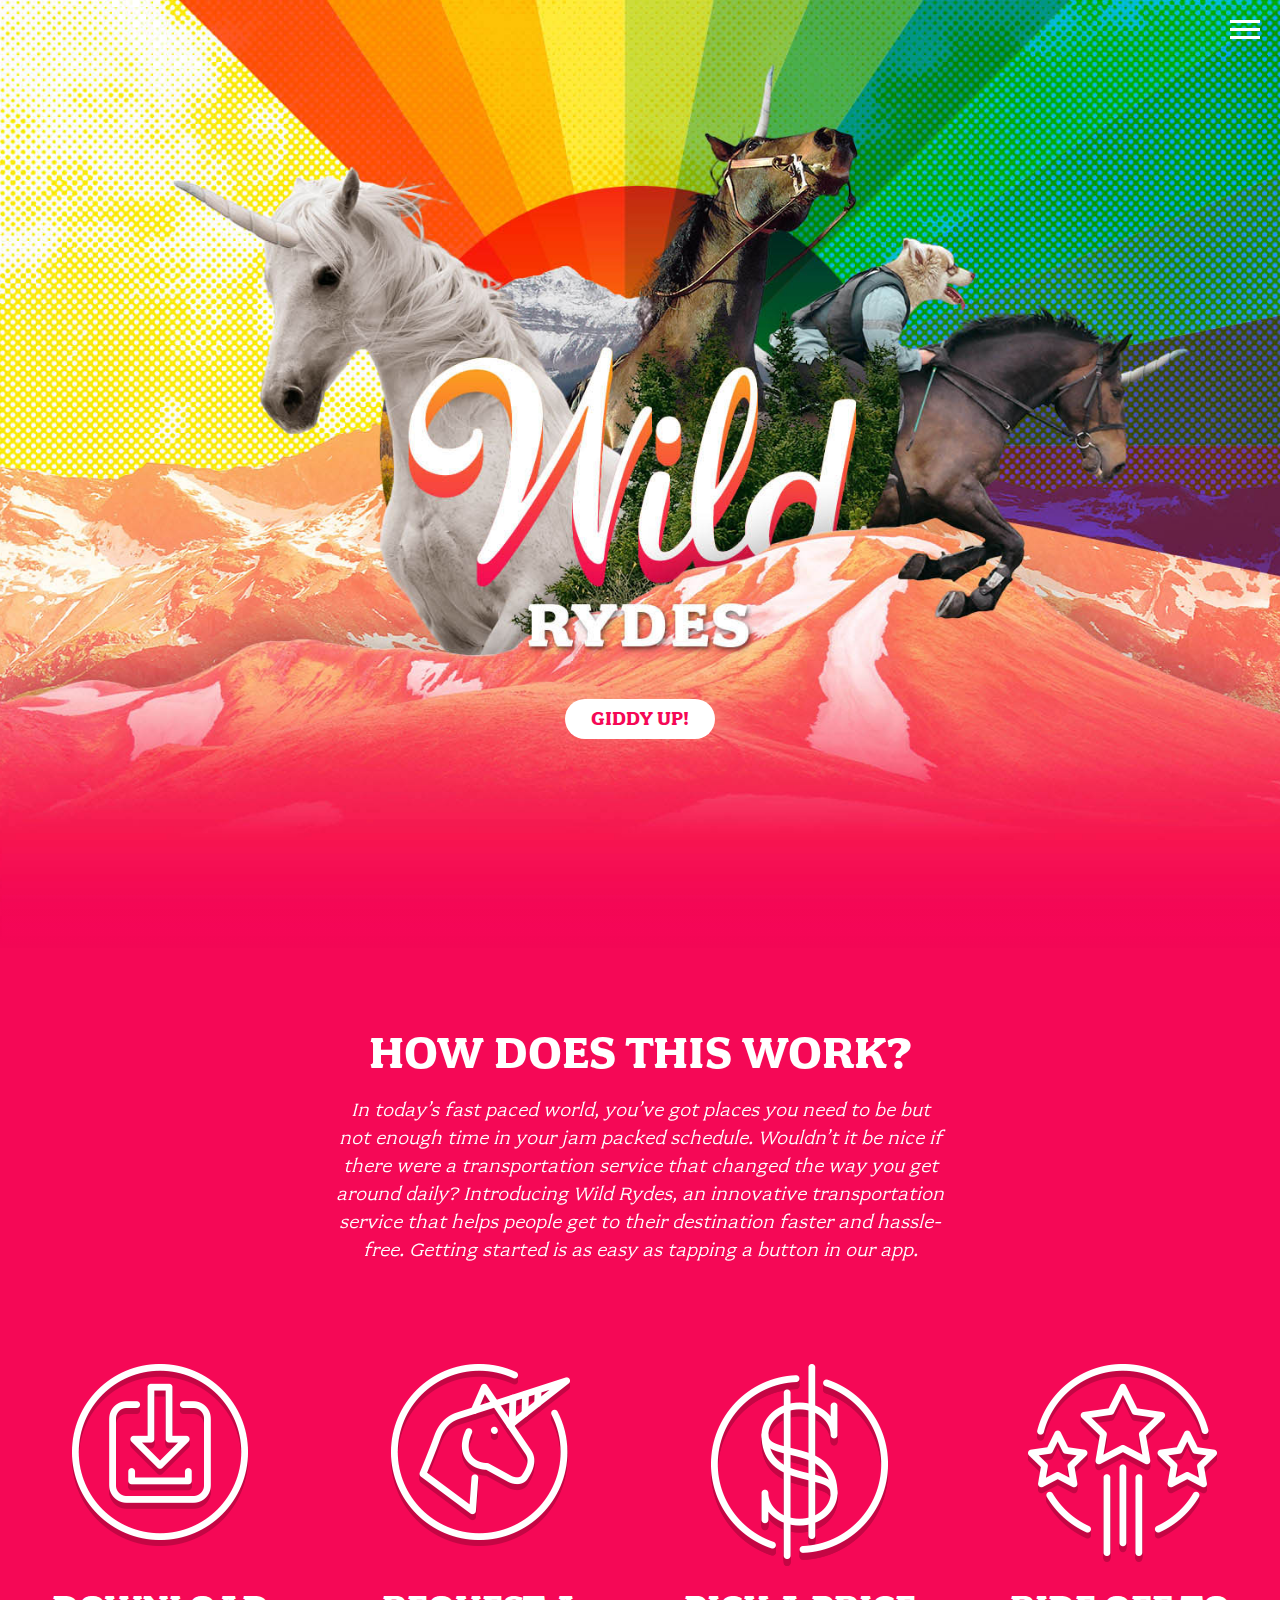
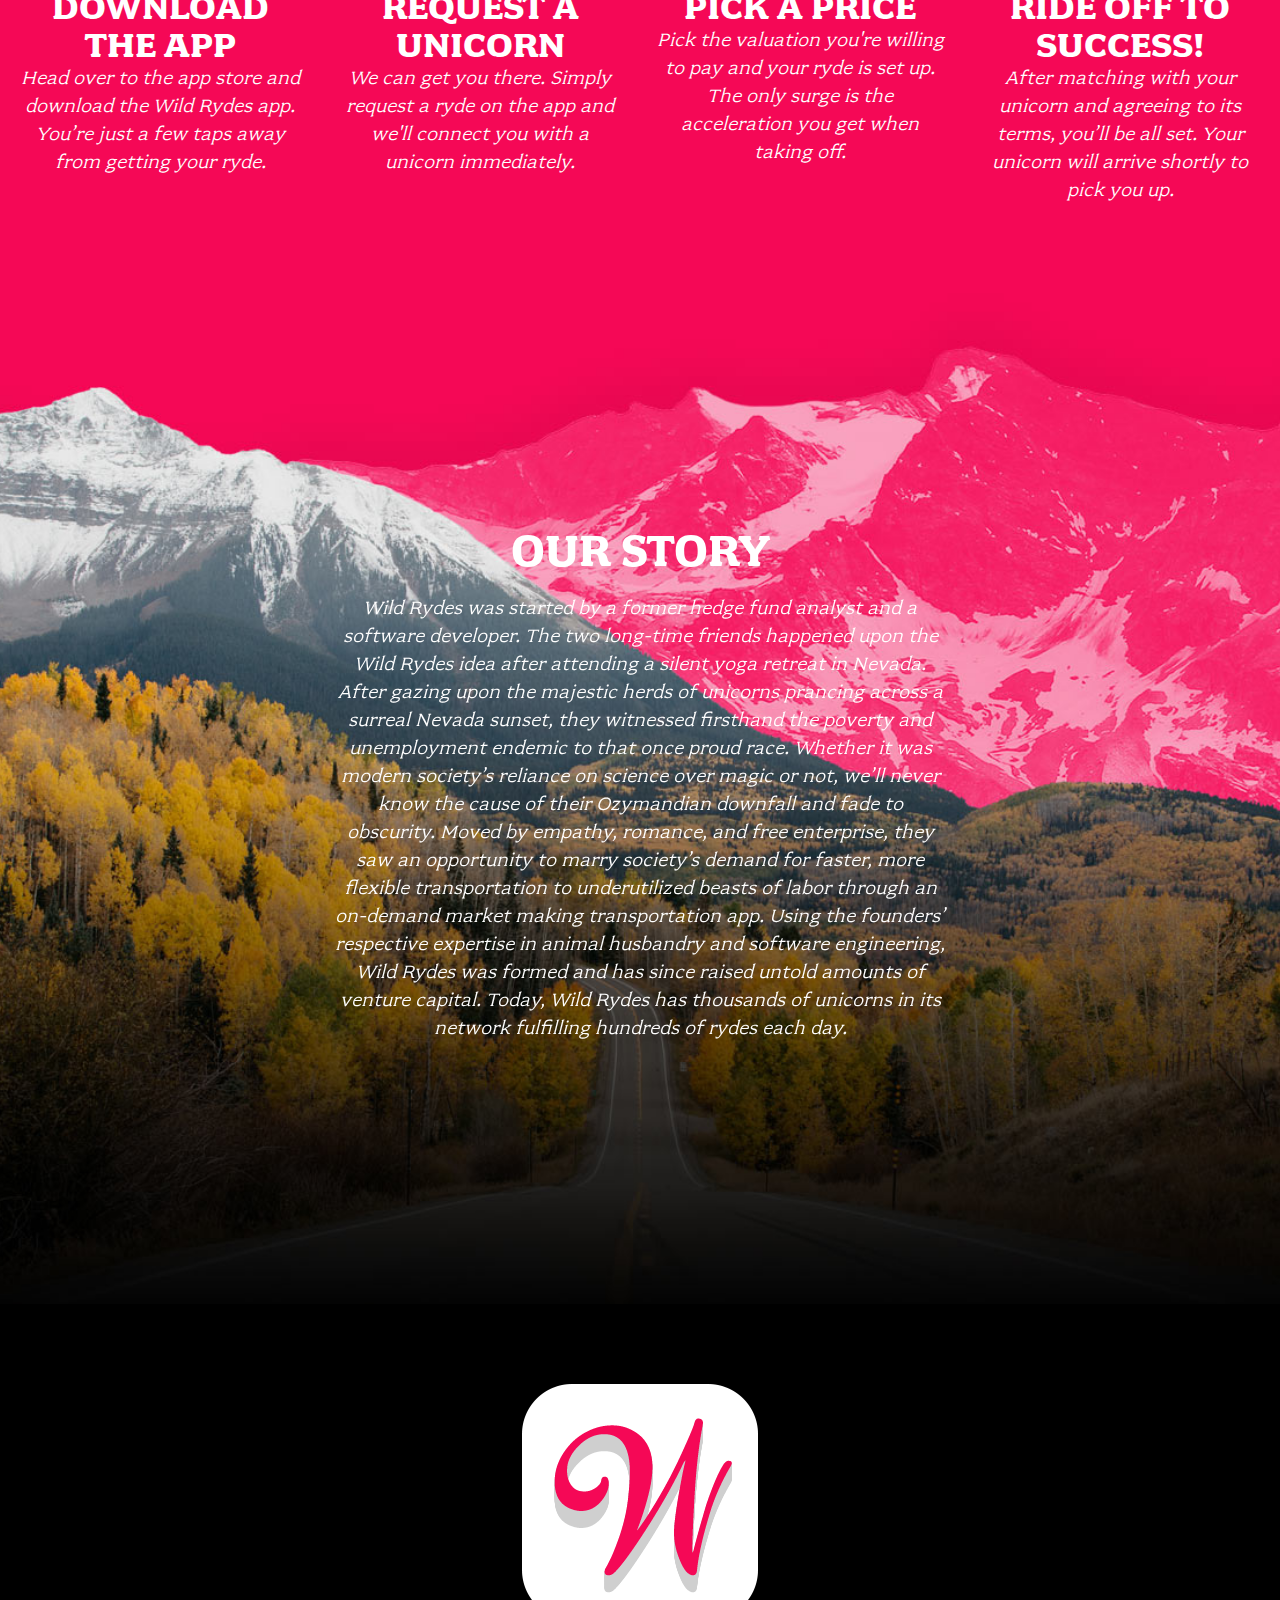
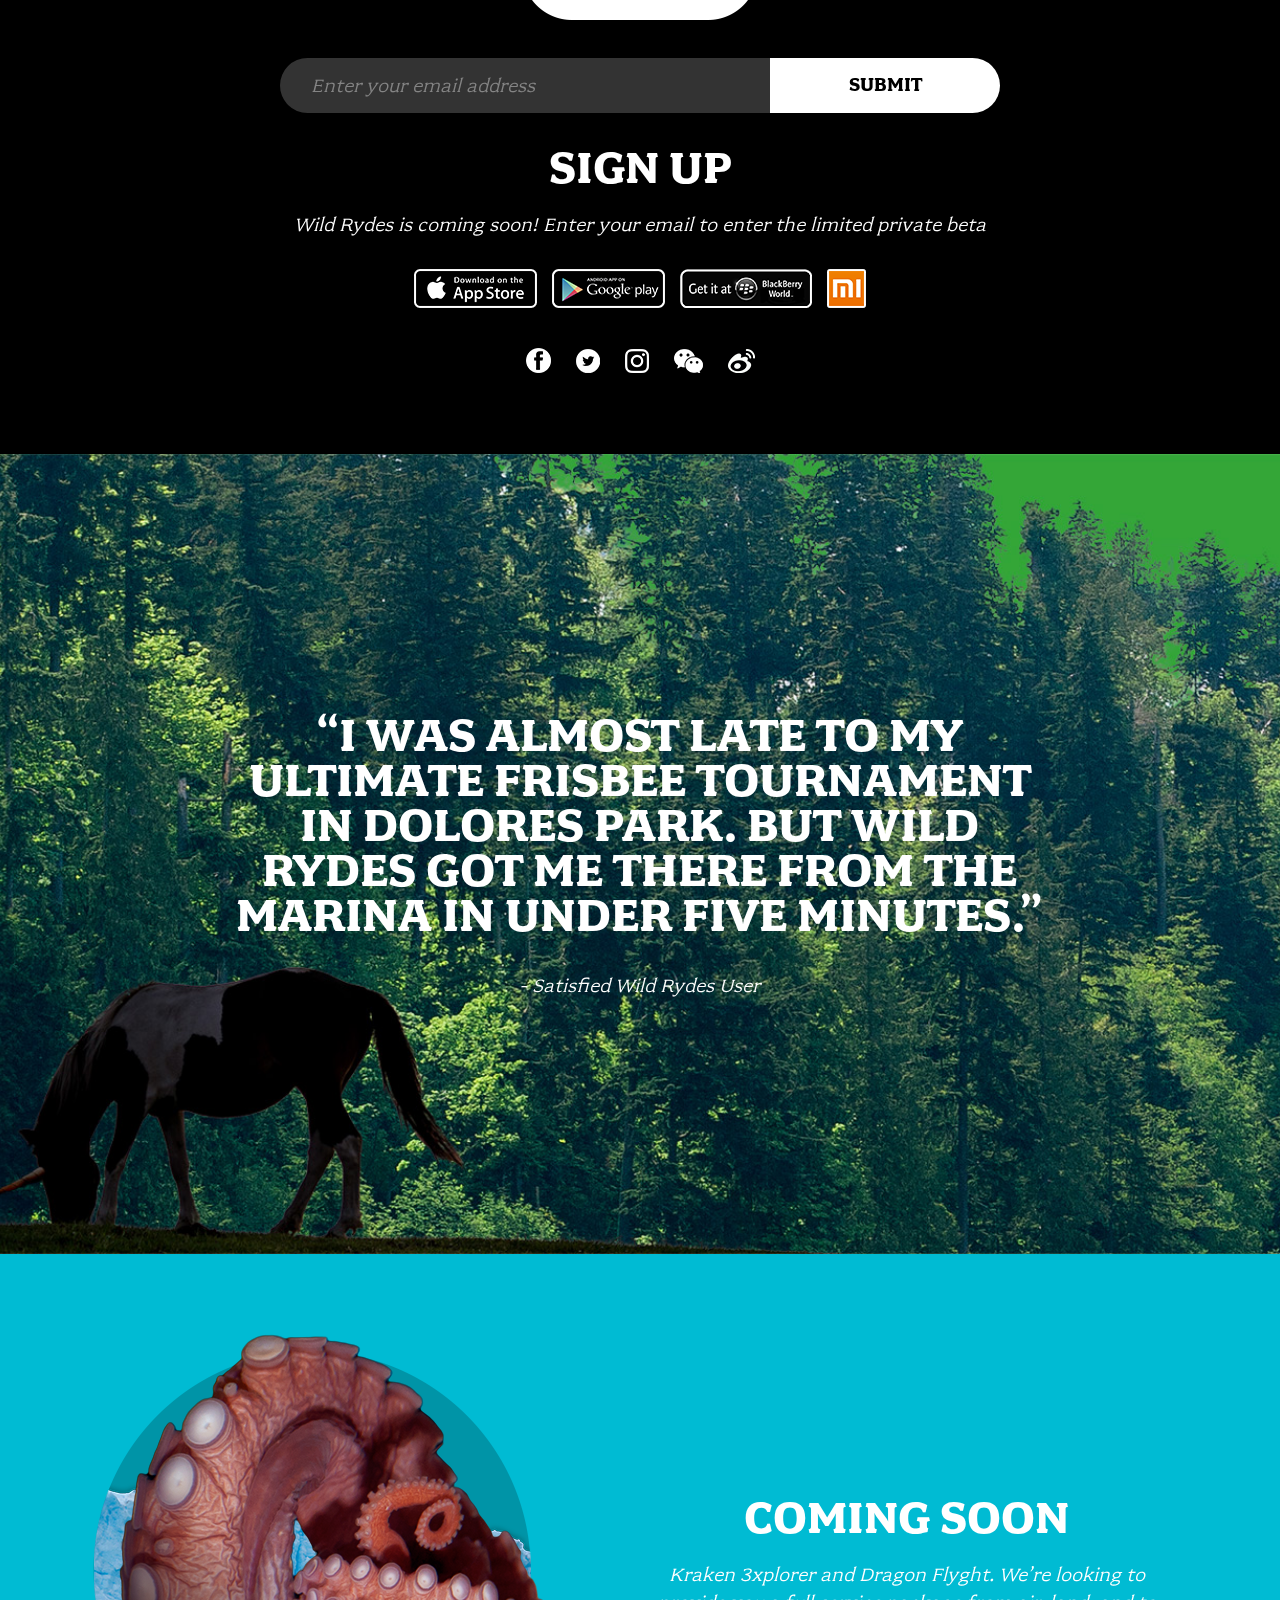
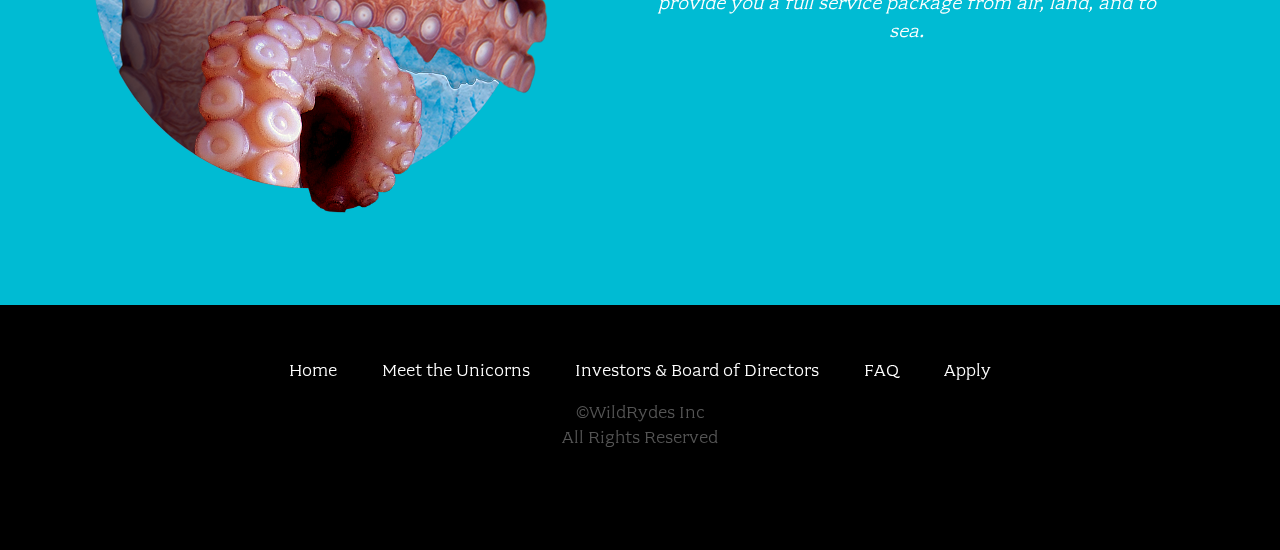
==== index.html @ a2d856a4 "Initial commit" ====
<!doctype html>
<html class="no-js" lang="">
<head>
  <meta charset="utf-8">
  <meta name="description" content="">
  <meta name="viewport" content="width=device-width, initial-scale=1">
  <title>Wild Rydes</title>

  <link rel="stylesheet" href="css/font.css">
  <link rel="stylesheet" href="css/main.css">

  <script src="js/vendor/modernizr.js"></script>
</head>
<body class="page-home">

  <header class="site-header">
    <h1 class="title">Wild Rydes</h1>
    <nav class="site-nav">
      <ul>
        <li><a href="index.html">Home</a></li>
        <li><a href="unicorns.html">Meet the Unicorns</a></li>
        <li><a href="investors.html">Investors &amp; Board of Directors</a></li>
        <li><a href="faq.html">FAQ</a></li>
        <li><a href="apply.html">Apply</a></li>
      </ul>
    </nav>
    <button type="button" class="btn-menu"><span>Menu</span></button>
    <a class="home-button" href="/register.html">Giddy Up!</a>
  </header>

  <section class="home-about">
    <div class="row column large-9 xlarge-6 xxlarge-4">
      <h2 class="section-title">How Does This Work?</h2>
      <p class="content">
        In today’s fast paced world, you’ve got places you need to be but not enough time in your jam packed schedule. Wouldn’t it be nice if there were a transportation service that changed the way you get around daily? Introducing Wild Rydes, an innovative transportation service that helps people get to their destination faster and hassle-free. Getting started is as easy as tapping a button in our app.
      </p>
    </div>

    <div class="row medium-up-2 large-up-4">
      <div class="column">
        <div class="home-about-block">
          <h3 class="title icon-download">Download The App</h3>
          <p class="content">Head over to the app store and download the Wild Rydes app. You’re just a few taps away from getting your ryde.</p>
        </div>
      </div>

      <div class="column">
        <div class="home-about-block">
          <h3 class="title icon-unicorn">Request A Unicorn</h3>
          <p class="content">We can get you there. Simply request a ryde on the app and we'll connect you with a unicorn immediately.</p>
        </div>
      </div>

      <div class="column">
        <div class="home-about-block">
          <h3 class="title icon-price">Pick A Price</h3>
          <p class="content">Pick the valuation you're willing to pay and your ryde is set up. The only surge is the acceleration you get when taking off.</p>
        </div>
      </div>

      <div class="column">
        <div class="home-about-block">
          <h3 class="title icon-success">Ride Off To Success!</h3>
          <p class="content">After matching with your unicorn and agreeing to its terms, you’ll be all set. Your unicorn will arrive shortly to pick you up.</p>
        </div>
      </div>
    </div>
  </section>

  <section class="home-story">
    <div class="row column large-9 xlarge-6 xxlarge-4">
      <h2 class="section-title">Our Story</h2>
      <p class="content">
        Wild Rydes was started by a former hedge fund analyst and a software developer. The two long-time friends happened upon the Wild Rydes idea after attending a silent yoga retreat in Nevada. After gazing upon the majestic herds of unicorns prancing across a surreal Nevada sunset, they witnessed firsthand the poverty and unemployment endemic to that once proud race. Whether it was modern society’s reliance on science over magic or not, we’ll never know the cause of their Ozymandian downfall and fade to obscurity. Moved by empathy, romance, and free enterprise, they saw an opportunity to marry society’s demand for faster, more flexible transportation to underutilized beasts of labor through an on-demand market making transportation app. Using the founders’ respective expertise in animal husbandry and software engineering, Wild Rydes was formed and has since raised untold amounts of venture capital. Today, Wild Rydes has thousands of unicorns in its network fulfilling hundreds of rydes each day.
      </p>
    </div>
  </section>

  <section class="home-sign-up">
    <div class="row column">
      <img class="icon-w" src="images/wr-home-W.png">

      <form onsubmit="javascript:void(0);">
        <input type="email" placeholder="Enter your email address">
        <button type="button">Submit</button>
      </form>

      <h2 class="section-title">Sign Up</h2>

      <p class="content">Wild Rydes is coming soon! Enter your email to enter the limited private beta</p>

      <div class="apps">
        <a class="app-icon" href=""><img src="images/wr-home-apple.png"></a>
        <a class="app-icon" href=""><img src="images/wr-home-google.png"></a>
        <a class="app-icon" href=""><img src="images/wr-home-blackberry.png"></a>
        <a class="app-icon" href=""><img src="images/wr-home-Xiaomi.png"></a>
      </div>

      <div class="social">
        <a class="icon-fb" href="">Facebook</a>
        <a class="icon-tw" href="">Twitter</a>
        <a class="icon-ig" href="">Instagram</a>
        <a class="icon-wc" href="">Wechat</a>
        <a class="icon-wb" href="">Weibo</a>
      </div>
    </div>
  </section>

  <section class="home-quote">
    <div class="row column medium-8 xxlarge-6">
      <div class="quote-wrap">
        <div class="quote">
          “I was almost late to my ultimate frisbee tournament in DOLORES park. BUt Wild Rydes Got me there from the marina in under five minutes.”
        </div>
        <div class="quoter">- Satisfied Wild Rydes User</div>
      </div>
    </div>
  </section>

  <section class="kraken-callout">
    <div class="row">
      <div class="columns medium-6 xxlarge-4 xxlarge-offset-2">
        <img src="images/wr-home-kraken.png">
      </div>

      <div class="columns medium-6 xlarge-5 xxlarge-4">
        <h4 class="title">Coming Soon</h4>
        <p class="content">
          Kraken 3xplorer and Dragon Flyght. We’re looking to provide you a full service package from air, land, and to sea.
        </p>
      </div>
    </div>
  </section>

  <footer class="site-footer">
    <div class="row column">
      <nav class="footer-nav">
        <ul>
          <li><a href="index.html">Home</a></li>
          <li><a href="unicorns.html">Meet the Unicorns</a></li>
          <li><a href="investors.html">Investors & Board of Directors</a></li>
          <li><a href="faq.html">FAQ</a></li>
          <li><a href="apply.html">Apply</a></li>
        </ul>
      </nav>
    </div>

    <div class="row column">
      <div class="footer-legal">
        &copy;WildRydes Inc<br>
        All Rights Reserved
      </div>
    </div>
  </footer>

  <script src="js/vendor.js"></script>

  <script src="js/main.js"></script>
</body>
</html>
---- css/font.css ----
@font-face {
    font-family: "fairplex-wide";
    font-style: normal;
    font-weight: 400;
    src: url("../fonts/fairplex-wide-n4.woff") format("woff2");
}
@font-face {
    font-family: "fairplex-wide";
    font-style: normal;
    font-weight: 700;
    src: url("../fonts/fairplex-wide-n7.woff") format("woff2");
}
---- css/main.css ----
/*! normalize.css v4.2.0 | MIT License | github.com/necolas/normalize.css */html{font-family:sans-serif;line-height:1.15;-ms-text-size-adjust:100%;-webkit-text-size-adjust:100%}body{margin:0}article,aside,footer,header,nav,section{display:block}h1{font-size:2em;margin:.67em 0}figcaption,figure,main{display:block}figure{margin:1em 40px}hr{box-sizing:content-box;height:0;overflow:visible}pre{font-family:monospace,monospace;font-size:1em}a{background-color:transparent;-webkit-text-decoration-skip:objects}a:active,a:hover{outline-width:0}abbr[title]{border-bottom:none;text-decoration:underline;text-decoration:underline dotted}b,strong{font-weight:inherit;font-weight:bolder}code,kbd,samp{font-family:monospace,monospace;font-size:1em}dfn{font-style:italic}mark{background-color:#ff0;color:#000}small{font-size:80%}sub,sup{font-size:75%;line-height:0;position:relative;vertical-align:baseline}sub{bottom:-.25em}sup{top:-.5em}audio,video{display:inline-block}audio:not([controls]){display:none;height:0}img{border-style:none}svg:not(:root){overflow:hidden}button,input,optgroup,select,textarea{font:inherit;margin:0}optgroup{font-weight:700}button,input{overflow:visible}button,select{text-transform:none}[type=reset],[type=submit],button,html [type=button]{-webkit-appearance:button;cursor:pointer}[type=button]::-moz-focus-inner,[type=reset]::-moz-focus-inner,[type=submit]::-moz-focus-inner,button::-moz-focus-inner{border-style:none;padding:0}[type=button]:-moz-focusring,[type=reset]:-moz-focusring,[type=submit]:-moz-focusring,button:-moz-focusring{outline:1px dotted ButtonText}fieldset{border:1px solid silver;margin:0 2px;padding:.35em .625em .75em}legend{box-sizing:border-box;color:inherit;display:table;max-width:100%;padding:0;white-space:normal}progress{display:inline-block;vertical-align:baseline}textarea{overflow:auto}[type=checkbox],[type=radio]{box-sizing:border-box;padding:0}[type=number]::-webkit-inner-spin-button,[type=number]::-webkit-outer-spin-button{height:auto}[type=search]{-webkit-appearance:textfield;outline-offset:-2px}[type=search]::-webkit-search-cancel-button,[type=search]::-webkit-search-decoration{-webkit-appearance:none}::-webkit-file-upload-button{-webkit-appearance:button;font:inherit}details,menu{display:block}summary{display:list-item}canvas{display:inline-block}[hidden],template{display:none}.row{max-width:96.875rem;margin-left:auto;margin-right:auto}.row:after,.row:before{content:' ';display:table}.row:after{clear:both}.row.collapse>.column,.row.collapse>.columns{padding-left:0;padding-right:0}.row .row{max-width:none;margin-left:-.625rem;margin-right:-.625rem}@media screen and (min-width:40em){.row .row{margin-left:-.9375rem;margin-right:-.9375rem}}.row .row.collapse{margin-left:0;margin-right:0}.row.expanded{max-width:none}.row.expanded .row{margin-left:auto;margin-right:auto}.column,.columns{width:100%;float:left;padding-left:.625rem;padding-right:.625rem}@media screen and (min-width:40em){.column,.columns{padding-left:.9375rem;padding-right:.9375rem}}.column:last-child:not(:first-child),.columns:last-child:not(:first-child){float:right}.column.end:last-child:last-child,.end.columns:last-child:last-child{float:left}.column.row.row,.row.row.columns{float:none}.row .column.row.row,.row .row.row.columns{padding-left:0;padding-right:0;margin-left:0;margin-right:0}.small-1{width:8.3333333333%}.small-push-1{position:relative;left:8.3333333333%}.small-pull-1{position:relative;left:-8.3333333333%}.small-offset-0{margin-left:0}.small-2{width:16.6666666667%}.small-push-2{position:relative;left:16.6666666667%}.small-pull-2{position:relative;left:-16.6666666667%}.small-offset-1{margin-left:8.3333333333%}.small-3{width:25%}.small-push-3{position:relative;left:25%}.small-pull-3{position:relative;left:-25%}.small-offset-2{margin-left:16.6666666667%}.small-4{width:33.3333333333%}.small-push-4{position:relative;left:33.3333333333%}.small-pull-4{position:relative;left:-33.3333333333%}.small-offset-3{margin-left:25%}.small-5{width:41.6666666667%}.small-push-5{position:relative;left:41.6666666667%}.small-pull-5{position:relative;left:-41.6666666667%}.small-offset-4{margin-left:33.3333333333%}.small-6{width:50%}.small-push-6{position:relative;left:50%}.small-pull-6{position:relative;left:-50%}.small-offset-5{margin-left:41.6666666667%}.small-7{width:58.3333333333%}.small-push-7{position:relative;left:58.3333333333%}.small-pull-7{position:relative;left:-58.3333333333%}.small-offset-6{margin-left:50%}.small-8{width:66.6666666667%}.small-push-8{position:relative;left:66.6666666667%}.small-pull-8{position:relative;left:-66.6666666667%}.small-offset-7{margin-left:58.3333333333%}.small-9{width:75%}.small-push-9{position:relative;left:75%}.small-pull-9{position:relative;left:-75%}.small-offset-8{margin-left:66.6666666667%}.small-10{width:83.3333333333%}.small-push-10{position:relative;left:83.3333333333%}.small-pull-10{position:relative;left:-83.3333333333%}.small-offset-9{margin-left:75%}.small-11{width:91.6666666667%}.small-push-11{position:relative;left:91.6666666667%}.small-pull-11{position:relative;left:-91.6666666667%}.small-offset-10{margin-left:83.3333333333%}.small-12{width:100%}.small-offset-11{margin-left:91.6666666667%}.small-up-1>.column,.small-up-1>.columns{width:100%;float:left}.small-up-1>.column:nth-of-type(1n),.small-up-1>.columns:nth-of-type(1n){clear:none}.small-up-1>.column:nth-of-type(1n+1),.small-up-1>.columns:nth-of-type(1n+1){clear:both}.small-up-1>.column:last-child,.small-up-1>.columns:last-child{float:left}.small-up-2>.column,.small-up-2>.columns{width:50%;float:left}.small-up-2>.column:nth-of-type(1n),.small-up-2>.columns:nth-of-type(1n){clear:none}.small-up-2>.column:nth-of-type(2n+1),.small-up-2>.columns:nth-of-type(2n+1){clear:both}.small-up-2>.column:last-child,.small-up-2>.columns:last-child{float:left}.small-up-3>.column,.small-up-3>.columns{width:33.3333333333%;float:left}.small-up-3>.column:nth-of-type(1n),.small-up-3>.columns:nth-of-type(1n){clear:none}.small-up-3>.column:nth-of-type(3n+1),.small-up-3>.columns:nth-of-type(3n+1){clear:both}.small-up-3>.column:last-child,.small-up-3>.columns:last-child{float:left}.small-up-4>.column,.small-up-4>.columns{width:25%;float:left}.small-up-4>.column:nth-of-type(1n),.small-up-4>.columns:nth-of-type(1n){clear:none}.small-up-4>.column:nth-of-type(4n+1),.small-up-4>.columns:nth-of-type(4n+1){clear:both}.small-up-4>.column:last-child,.small-up-4>.columns:last-child{float:left}.small-up-5>.column,.small-up-5>.columns{width:20%;float:left}.small-up-5>.column:nth-of-type(1n),.small-up-5>.columns:nth-of-type(1n){clear:none}.small-up-5>.column:nth-of-type(5n+1),.small-up-5>.columns:nth-of-type(5n+1){clear:both}.small-up-5>.column:last-child,.small-up-5>.columns:last-child{float:left}.small-up-6>.column,.small-up-6>.columns{width:16.6666666667%;float:left}.small-up-6>.column:nth-of-type(1n),.small-up-6>.columns:nth-of-type(1n){clear:none}.small-up-6>.column:nth-of-type(6n+1),.small-up-6>.columns:nth-of-type(6n+1){clear:both}.small-up-6>.column:last-child,.small-up-6>.columns:last-child{float:left}.small-up-7>.column,.small-up-7>.columns{width:14.2857142857%;float:left}.small-up-7>.column:nth-of-type(1n),.small-up-7>.columns:nth-of-type(1n){clear:none}.small-up-7>.column:nth-of-type(7n+1),.small-up-7>.columns:nth-of-type(7n+1){clear:both}.small-up-7>.column:last-child,.small-up-7>.columns:last-child{float:left}.small-up-8>.column,.small-up-8>.columns{width:12.5%;float:left}.small-up-8>.column:nth-of-type(1n),.small-up-8>.columns:nth-of-type(1n){clear:none}.small-up-8>.column:nth-of-type(8n+1),.small-up-8>.columns:nth-of-type(8n+1){clear:both}.small-up-8>.column:last-child,.small-up-8>.columns:last-child{float:left}.small-collapse>.column,.small-collapse>.columns{padding-left:0;padding-right:0}.expanded.row .small-collapse.row,.small-collapse .row{margin-left:0;margin-right:0}.small-uncollapse>.column,.small-uncollapse>.columns{padding-left:.625rem;padding-right:.625rem}.small-centered{float:none;margin-left:auto;margin-right:auto}.small-pull-0,.small-push-0,.small-uncentered{position:static;margin-left:0;margin-right:0;float:left}@media screen and (min-width:40em){.medium-1{width:8.3333333333%}.medium-push-1{position:relative;left:8.3333333333%}.medium-pull-1{position:relative;left:-8.3333333333%}.medium-offset-0{margin-left:0}.medium-2{width:16.6666666667%}.medium-push-2{position:relative;left:16.6666666667%}.medium-pull-2{position:relative;left:-16.6666666667%}.medium-offset-1{margin-left:8.3333333333%}.medium-3{width:25%}.medium-push-3{position:relative;left:25%}.medium-pull-3{position:relative;left:-25%}.medium-offset-2{margin-left:16.6666666667%}.medium-4{width:33.3333333333%}.medium-push-4{position:relative;left:33.3333333333%}.medium-pull-4{position:relative;left:-33.3333333333%}.medium-offset-3{margin-left:25%}.medium-5{width:41.6666666667%}.medium-push-5{position:relative;left:41.6666666667%}.medium-pull-5{position:relative;left:-41.6666666667%}.medium-offset-4{margin-left:33.3333333333%}.medium-6{width:50%}.medium-push-6{position:relative;left:50%}.medium-pull-6{position:relative;left:-50%}.medium-offset-5{margin-left:41.6666666667%}.medium-7{width:58.3333333333%}.medium-push-7{position:relative;left:58.3333333333%}.medium-pull-7{position:relative;left:-58.3333333333%}.medium-offset-6{margin-left:50%}.medium-8{width:66.6666666667%}.medium-push-8{position:relative;left:66.6666666667%}.medium-pull-8{position:relative;left:-66.6666666667%}.medium-offset-7{margin-left:58.3333333333%}.medium-9{width:75%}.medium-push-9{position:relative;left:75%}.medium-pull-9{position:relative;left:-75%}.medium-offset-8{margin-left:66.6666666667%}.medium-10{width:83.3333333333%}.medium-push-10{position:relative;left:83.3333333333%}.medium-pull-10{position:relative;left:-83.3333333333%}.medium-offset-9{margin-left:75%}.medium-11{width:91.6666666667%}.medium-push-11{position:relative;left:91.6666666667%}.medium-pull-11{position:relative;left:-91.6666666667%}.medium-offset-10{margin-left:83.3333333333%}.medium-12{width:100%}.medium-offset-11{margin-left:91.6666666667%}.medium-up-1>.column,.medium-up-1>.columns{width:100%;float:left}.medium-up-1>.column:nth-of-type(1n),.medium-up-1>.columns:nth-of-type(1n){clear:none}.medium-up-1>.column:nth-of-type(1n+1),.medium-up-1>.columns:nth-of-type(1n+1){clear:both}.medium-up-1>.column:last-child,.medium-up-1>.columns:last-child{float:left}.medium-up-2>.column,.medium-up-2>.columns{width:50%;float:left}.medium-up-2>.column:nth-of-type(1n),.medium-up-2>.columns:nth-of-type(1n){clear:none}.medium-up-2>.column:nth-of-type(2n+1),.medium-up-2>.columns:nth-of-type(2n+1){clear:both}.medium-up-2>.column:last-child,.medium-up-2>.columns:last-child{float:left}.medium-up-3>.column,.medium-up-3>.columns{width:33.3333333333%;float:left}.medium-up-3>.column:nth-of-type(1n),.medium-up-3>.columns:nth-of-type(1n){clear:none}.medium-up-3>.column:nth-of-type(3n+1),.medium-up-3>.columns:nth-of-type(3n+1){clear:both}.medium-up-3>.column:last-child,.medium-up-3>.columns:last-child{float:left}.medium-up-4>.column,.medium-up-4>.columns{width:25%;float:left}.medium-up-4>.column:nth-of-type(1n),.medium-up-4>.columns:nth-of-type(1n){clear:none}.medium-up-4>.column:nth-of-type(4n+1),.medium-up-4>.columns:nth-of-type(4n+1){clear:both}.medium-up-4>.column:last-child,.medium-up-4>.columns:last-child{float:left}.medium-up-5>.column,.medium-up-5>.columns{width:20%;float:left}.medium-up-5>.column:nth-of-type(1n),.medium-up-5>.columns:nth-of-type(1n){clear:none}.medium-up-5>.column:nth-of-type(5n+1),.medium-up-5>.columns:nth-of-type(5n+1){clear:both}.medium-up-5>.column:last-child,.medium-up-5>.columns:last-child{float:left}.medium-up-6>.column,.medium-up-6>.columns{width:16.6666666667%;float:left}.medium-up-6>.column:nth-of-type(1n),.medium-up-6>.columns:nth-of-type(1n){clear:none}.medium-up-6>.column:nth-of-type(6n+1),.medium-up-6>.columns:nth-of-type(6n+1){clear:both}.medium-up-6>.column:last-child,.medium-up-6>.columns:last-child{float:left}.medium-up-7>.column,.medium-up-7>.columns{width:14.2857142857%;float:left}.medium-up-7>.column:nth-of-type(1n),.medium-up-7>.columns:nth-of-type(1n){clear:none}.medium-up-7>.column:nth-of-type(7n+1),.medium-up-7>.columns:nth-of-type(7n+1){clear:both}.medium-up-7>.column:last-child,.medium-up-7>.columns:last-child{float:left}.medium-up-8>.column,.medium-up-8>.columns{width:12.5%;float:left}.medium-up-8>.column:nth-of-type(1n),.medium-up-8>.columns:nth-of-type(1n){clear:none}.medium-up-8>.column:nth-of-type(8n+1),.medium-up-8>.columns:nth-of-type(8n+1){clear:both}.medium-up-8>.column:last-child,.medium-up-8>.columns:last-child{float:left}.medium-collapse>.column,.medium-collapse>.columns{padding-left:0;padding-right:0}.expanded.row .medium-collapse.row,.medium-collapse .row{margin-left:0;margin-right:0}.medium-uncollapse>.column,.medium-uncollapse>.columns{padding-left:.9375rem;padding-right:.9375rem}.medium-centered{float:none;margin-left:auto;margin-right:auto}.medium-pull-0,.medium-push-0,.medium-uncentered{position:static;margin-left:0;margin-right:0;float:left}}@media screen and (min-width:64em){.large-1{width:8.3333333333%}.large-push-1{position:relative;left:8.3333333333%}.large-pull-1{position:relative;left:-8.3333333333%}.large-offset-0{margin-left:0}.large-2{width:16.6666666667%}.large-push-2{position:relative;left:16.6666666667%}.large-pull-2{position:relative;left:-16.6666666667%}.large-offset-1{margin-left:8.3333333333%}.large-3{width:25%}.large-push-3{position:relative;left:25%}.large-pull-3{position:relative;left:-25%}.large-offset-2{margin-left:16.6666666667%}.large-4{width:33.3333333333%}.large-push-4{position:relative;left:33.3333333333%}.large-pull-4{position:relative;left:-33.3333333333%}.large-offset-3{margin-left:25%}.large-5{width:41.6666666667%}.large-push-5{position:relative;left:41.6666666667%}.large-pull-5{position:relative;left:-41.6666666667%}.large-offset-4{margin-left:33.3333333333%}.large-6{width:50%}.large-push-6{position:relative;left:50%}.large-pull-6{position:relative;left:-50%}.large-offset-5{margin-left:41.6666666667%}.large-7{width:58.3333333333%}.large-push-7{position:relative;left:58.3333333333%}.large-pull-7{position:relative;left:-58.3333333333%}.large-offset-6{margin-left:50%}.large-8{width:66.6666666667%}.large-push-8{position:relative;left:66.6666666667%}.large-pull-8{position:relative;left:-66.6666666667%}.large-offset-7{margin-left:58.3333333333%}.large-9{width:75%}.large-push-9{position:relative;left:75%}.large-pull-9{position:relative;left:-75%}.large-offset-8{margin-left:66.6666666667%}.large-10{width:83.3333333333%}.large-push-10{position:relative;left:83.3333333333%}.large-pull-10{position:relative;left:-83.3333333333%}.large-offset-9{margin-left:75%}.large-11{width:91.6666666667%}.large-push-11{position:relative;left:91.6666666667%}.large-pull-11{position:relative;left:-91.6666666667%}.large-offset-10{margin-left:83.3333333333%}.large-12{width:100%}.large-offset-11{margin-left:91.6666666667%}.large-up-1>.column,.large-up-1>.columns{width:100%;float:left}.large-up-1>.column:nth-of-type(1n),.large-up-1>.columns:nth-of-type(1n){clear:none}.large-up-1>.column:nth-of-type(1n+1),.large-up-1>.columns:nth-of-type(1n+1){clear:both}.large-up-1>.column:last-child,.large-up-1>.columns:last-child{float:left}.large-up-2>.column,.large-up-2>.columns{width:50%;float:left}.large-up-2>.column:nth-of-type(1n),.large-up-2>.columns:nth-of-type(1n){clear:none}.large-up-2>.column:nth-of-type(2n+1),.large-up-2>.columns:nth-of-type(2n+1){clear:both}.large-up-2>.column:last-child,.large-up-2>.columns:last-child{float:left}.large-up-3>.column,.large-up-3>.columns{width:33.3333333333%;float:left}.large-up-3>.column:nth-of-type(1n),.large-up-3>.columns:nth-of-type(1n){clear:none}.large-up-3>.column:nth-of-type(3n+1),.large-up-3>.columns:nth-of-type(3n+1){clear:both}.large-up-3>.column:last-child,.large-up-3>.columns:last-child{float:left}.large-up-4>.column,.large-up-4>.columns{width:25%;float:left}.large-up-4>.column:nth-of-type(1n),.large-up-4>.columns:nth-of-type(1n){clear:none}.large-up-4>.column:nth-of-type(4n+1),.large-up-4>.columns:nth-of-type(4n+1){clear:both}.large-up-4>.column:last-child,.large-up-4>.columns:last-child{float:left}.large-up-5>.column,.large-up-5>.columns{width:20%;float:left}.large-up-5>.column:nth-of-type(1n),.large-up-5>.columns:nth-of-type(1n){clear:none}.large-up-5>.column:nth-of-type(5n+1),.large-up-5>.columns:nth-of-type(5n+1){clear:both}.large-up-5>.column:last-child,.large-up-5>.columns:last-child{float:left}.large-up-6>.column,.large-up-6>.columns{width:16.6666666667%;float:left}.large-up-6>.column:nth-of-type(1n),.large-up-6>.columns:nth-of-type(1n){clear:none}.large-up-6>.column:nth-of-type(6n+1),.large-up-6>.columns:nth-of-type(6n+1){clear:both}.large-up-6>.column:last-child,.large-up-6>.columns:last-child{float:left}.large-up-7>.column,.large-up-7>.columns{width:14.2857142857%;float:left}.large-up-7>.column:nth-of-type(1n),.large-up-7>.columns:nth-of-type(1n){clear:none}.large-up-7>.column:nth-of-type(7n+1),.large-up-7>.columns:nth-of-type(7n+1){clear:both}.large-up-7>.column:last-child,.large-up-7>.columns:last-child{float:left}.large-up-8>.column,.large-up-8>.columns{width:12.5%;float:left}.large-up-8>.column:nth-of-type(1n),.large-up-8>.columns:nth-of-type(1n){clear:none}.large-up-8>.column:nth-of-type(8n+1),.large-up-8>.columns:nth-of-type(8n+1){clear:both}.large-up-8>.column:last-child,.large-up-8>.columns:last-child{float:left}.large-collapse>.column,.large-collapse>.columns{padding-left:0;padding-right:0}.expanded.row .large-collapse.row,.large-collapse .row{margin-left:0;margin-right:0}.large-uncollapse>.column,.large-uncollapse>.columns{padding-left:.9375rem;padding-right:.9375rem}.large-centered{float:none;margin-left:auto;margin-right:auto}.large-pull-0,.large-push-0,.large-uncentered{position:static;margin-left:0;margin-right:0;float:left}}@media screen and (min-width:75em){.xlarge-1{width:8.3333333333%}.xlarge-push-1{position:relative;left:8.3333333333%}.xlarge-pull-1{position:relative;left:-8.3333333333%}.xlarge-offset-0{margin-left:0}.xlarge-2{width:16.6666666667%}.xlarge-push-2{position:relative;left:16.6666666667%}.xlarge-pull-2{position:relative;left:-16.6666666667%}.xlarge-offset-1{margin-left:8.3333333333%}.xlarge-3{width:25%}.xlarge-push-3{position:relative;left:25%}.xlarge-pull-3{position:relative;left:-25%}.xlarge-offset-2{margin-left:16.6666666667%}.xlarge-4{width:33.3333333333%}.xlarge-push-4{position:relative;left:33.3333333333%}.xlarge-pull-4{position:relative;left:-33.3333333333%}.xlarge-offset-3{margin-left:25%}.xlarge-5{width:41.6666666667%}.xlarge-push-5{position:relative;left:41.6666666667%}.xlarge-pull-5{position:relative;left:-41.6666666667%}.xlarge-offset-4{margin-left:33.3333333333%}.xlarge-6{width:50%}.xlarge-push-6{position:relative;left:50%}.xlarge-pull-6{position:relative;left:-50%}.xlarge-offset-5{margin-left:41.6666666667%}.xlarge-7{width:58.3333333333%}.xlarge-push-7{position:relative;left:58.3333333333%}.xlarge-pull-7{position:relative;left:-58.3333333333%}.xlarge-offset-6{margin-left:50%}.xlarge-8{width:66.6666666667%}.xlarge-push-8{position:relative;left:66.6666666667%}.xlarge-pull-8{position:relative;left:-66.6666666667%}.xlarge-offset-7{margin-left:58.3333333333%}.xlarge-9{width:75%}.xlarge-push-9{position:relative;left:75%}.xlarge-pull-9{position:relative;left:-75%}.xlarge-offset-8{margin-left:66.6666666667%}.xlarge-10{width:83.3333333333%}.xlarge-push-10{position:relative;left:83.3333333333%}.xlarge-pull-10{position:relative;left:-83.3333333333%}.xlarge-offset-9{margin-left:75%}.xlarge-11{width:91.6666666667%}.xlarge-push-11{position:relative;left:91.6666666667%}.xlarge-pull-11{position:relative;left:-91.6666666667%}.xlarge-offset-10{margin-left:83.3333333333%}.xlarge-12{width:100%}.xlarge-offset-11{margin-left:91.6666666667%}.xlarge-up-1>.column,.xlarge-up-1>.columns{width:100%;float:left}.xlarge-up-1>.column:nth-of-type(1n),.xlarge-up-1>.columns:nth-of-type(1n){clear:none}.xlarge-up-1>.column:nth-of-type(1n+1),.xlarge-up-1>.columns:nth-of-type(1n+1){clear:both}.xlarge-up-1>.column:last-child,.xlarge-up-1>.columns:last-child{float:left}.xlarge-up-2>.column,.xlarge-up-2>.columns{width:50%;float:left}.xlarge-up-2>.column:nth-of-type(1n),.xlarge-up-2>.columns:nth-of-type(1n){clear:none}.xlarge-up-2>.column:nth-of-type(2n+1),.xlarge-up-2>.columns:nth-of-type(2n+1){clear:both}.xlarge-up-2>.column:last-child,.xlarge-up-2>.columns:last-child{float:left}.xlarge-up-3>.column,.xlarge-up-3>.columns{width:33.3333333333%;float:left}.xlarge-up-3>.column:nth-of-type(1n),.xlarge-up-3>.columns:nth-of-type(1n){clear:none}.xlarge-up-3>.column:nth-of-type(3n+1),.xlarge-up-3>.columns:nth-of-type(3n+1){clear:both}.xlarge-up-3>.column:last-child,.xlarge-up-3>.columns:last-child{float:left}.xlarge-up-4>.column,.xlarge-up-4>.columns{width:25%;float:left}.xlarge-up-4>.column:nth-of-type(1n),.xlarge-up-4>.columns:nth-of-type(1n){clear:none}.xlarge-up-4>.column:nth-of-type(4n+1),.xlarge-up-4>.columns:nth-of-type(4n+1){clear:both}.xlarge-up-4>.column:last-child,.xlarge-up-4>.columns:last-child{float:left}.xlarge-up-5>.column,.xlarge-up-5>.columns{width:20%;float:left}.xlarge-up-5>.column:nth-of-type(1n),.xlarge-up-5>.columns:nth-of-type(1n){clear:none}.xlarge-up-5>.column:nth-of-type(5n+1),.xlarge-up-5>.columns:nth-of-type(5n+1){clear:both}.xlarge-up-5>.column:last-child,.xlarge-up-5>.columns:last-child{float:left}.xlarge-up-6>.column,.xlarge-up-6>.columns{width:16.6666666667%;float:left}.xlarge-up-6>.column:nth-of-type(1n),.xlarge-up-6>.columns:nth-of-type(1n){clear:none}.xlarge-up-6>.column:nth-of-type(6n+1),.xlarge-up-6>.columns:nth-of-type(6n+1){clear:both}.xlarge-up-6>.column:last-child,.xlarge-up-6>.columns:last-child{float:left}.xlarge-up-7>.column,.xlarge-up-7>.columns{width:14.2857142857%;float:left}.xlarge-up-7>.column:nth-of-type(1n),.xlarge-up-7>.columns:nth-of-type(1n){clear:none}.xlarge-up-7>.column:nth-of-type(7n+1),.xlarge-up-7>.columns:nth-of-type(7n+1){clear:both}.xlarge-up-7>.column:last-child,.xlarge-up-7>.columns:last-child{float:left}.xlarge-up-8>.column,.xlarge-up-8>.columns{width:12.5%;float:left}.xlarge-up-8>.column:nth-of-type(1n),.xlarge-up-8>.columns:nth-of-type(1n){clear:none}.xlarge-up-8>.column:nth-of-type(8n+1),.xlarge-up-8>.columns:nth-of-type(8n+1){clear:both}.xlarge-up-8>.column:last-child,.xlarge-up-8>.columns:last-child{float:left}.xlarge-collapse>.column,.xlarge-collapse>.columns{padding-left:0;padding-right:0}.expanded.row .xlarge-collapse.row,.xlarge-collapse .row{margin-left:0;margin-right:0}.xlarge-uncollapse>.column,.xlarge-uncollapse>.columns{padding-left:.9375rem;padding-right:.9375rem}.xlarge-centered{float:none;margin-left:auto;margin-right:auto}.xlarge-pull-0,.xlarge-push-0,.xlarge-uncentered{position:static;margin-left:0;margin-right:0;float:left}}@media screen and (min-width:90em){.xxlarge-1{width:8.3333333333%}.xxlarge-push-1{position:relative;left:8.3333333333%}.xxlarge-pull-1{position:relative;left:-8.3333333333%}.xxlarge-offset-0{margin-left:0}.xxlarge-2{width:16.6666666667%}.xxlarge-push-2{position:relative;left:16.6666666667%}.xxlarge-pull-2{position:relative;left:-16.6666666667%}.xxlarge-offset-1{margin-left:8.3333333333%}.xxlarge-3{width:25%}.xxlarge-push-3{position:relative;left:25%}.xxlarge-pull-3{position:relative;left:-25%}.xxlarge-offset-2{margin-left:16.6666666667%}.xxlarge-4{width:33.3333333333%}.xxlarge-push-4{position:relative;left:33.3333333333%}.xxlarge-pull-4{position:relative;left:-33.3333333333%}.xxlarge-offset-3{margin-left:25%}.xxlarge-5{width:41.6666666667%}.xxlarge-push-5{position:relative;left:41.6666666667%}.xxlarge-pull-5{position:relative;left:-41.6666666667%}.xxlarge-offset-4{margin-left:33.3333333333%}.xxlarge-6{width:50%}.xxlarge-push-6{position:relative;left:50%}.xxlarge-pull-6{position:relative;left:-50%}.xxlarge-offset-5{margin-left:41.6666666667%}.xxlarge-7{width:58.3333333333%}.xxlarge-push-7{position:relative;left:58.3333333333%}.xxlarge-pull-7{position:relative;left:-58.3333333333%}.xxlarge-offset-6{margin-left:50%}.xxlarge-8{width:66.6666666667%}.xxlarge-push-8{position:relative;left:66.6666666667%}.xxlarge-pull-8{position:relative;left:-66.6666666667%}.xxlarge-offset-7{margin-left:58.3333333333%}.xxlarge-9{width:75%}.xxlarge-push-9{position:relative;left:75%}.xxlarge-pull-9{position:relative;left:-75%}.xxlarge-offset-8{margin-left:66.6666666667%}.xxlarge-10{width:83.3333333333%}.xxlarge-push-10{position:relative;left:83.3333333333%}.xxlarge-pull-10{position:relative;left:-83.3333333333%}.xxlarge-offset-9{margin-left:75%}.xxlarge-11{width:91.6666666667%}.xxlarge-push-11{position:relative;left:91.6666666667%}.xxlarge-pull-11{position:relative;left:-91.6666666667%}.xxlarge-offset-10{margin-left:83.3333333333%}.xxlarge-12{width:100%}.xxlarge-offset-11{margin-left:91.6666666667%}.xxlarge-up-1>.column,.xxlarge-up-1>.columns{width:100%;float:left}.xxlarge-up-1>.column:nth-of-type(1n),.xxlarge-up-1>.columns:nth-of-type(1n){clear:none}.xxlarge-up-1>.column:nth-of-type(1n+1),.xxlarge-up-1>.columns:nth-of-type(1n+1){clear:both}.xxlarge-up-1>.column:last-child,.xxlarge-up-1>.columns:last-child{float:left}.xxlarge-up-2>.column,.xxlarge-up-2>.columns{width:50%;float:left}.xxlarge-up-2>.column:nth-of-type(1n),.xxlarge-up-2>.columns:nth-of-type(1n){clear:none}.xxlarge-up-2>.column:nth-of-type(2n+1),.xxlarge-up-2>.columns:nth-of-type(2n+1){clear:both}.xxlarge-up-2>.column:last-child,.xxlarge-up-2>.columns:last-child{float:left}.xxlarge-up-3>.column,.xxlarge-up-3>.columns{width:33.3333333333%;float:left}.xxlarge-up-3>.column:nth-of-type(1n),.xxlarge-up-3>.columns:nth-of-type(1n){clear:none}.xxlarge-up-3>.column:nth-of-type(3n+1),.xxlarge-up-3>.columns:nth-of-type(3n+1){clear:both}.xxlarge-up-3>.column:last-child,.xxlarge-up-3>.columns:last-child{float:left}.xxlarge-up-4>.column,.xxlarge-up-4>.columns{width:25%;float:left}.xxlarge-up-4>.column:nth-of-type(1n),.xxlarge-up-4>.columns:nth-of-type(1n){clear:none}.xxlarge-up-4>.column:nth-of-type(4n+1),.xxlarge-up-4>.columns:nth-of-type(4n+1){clear:both}.xxlarge-up-4>.column:last-child,.xxlarge-up-4>.columns:last-child{float:left}.xxlarge-up-5>.column,.xxlarge-up-5>.columns{width:20%;float:left}.xxlarge-up-5>.column:nth-of-type(1n),.xxlarge-up-5>.columns:nth-of-type(1n){clear:none}.xxlarge-up-5>.column:nth-of-type(5n+1),.xxlarge-up-5>.columns:nth-of-type(5n+1){clear:both}.xxlarge-up-5>.column:last-child,.xxlarge-up-5>.columns:last-child{float:left}.xxlarge-up-6>.column,.xxlarge-up-6>.columns{width:16.6666666667%;float:left}.xxlarge-up-6>.column:nth-of-type(1n),.xxlarge-up-6>.columns:nth-of-type(1n){clear:none}.xxlarge-up-6>.column:nth-of-type(6n+1),.xxlarge-up-6>.columns:nth-of-type(6n+1){clear:both}.xxlarge-up-6>.column:last-child,.xxlarge-up-6>.columns:last-child{float:left}.xxlarge-up-7>.column,.xxlarge-up-7>.columns{width:14.2857142857%;float:left}.xxlarge-up-7>.column:nth-of-type(1n),.xxlarge-up-7>.columns:nth-of-type(1n){clear:none}.xxlarge-up-7>.column:nth-of-type(7n+1),.xxlarge-up-7>.columns:nth-of-type(7n+1){clear:both}.xxlarge-up-7>.column:last-child,.xxlarge-up-7>.columns:last-child{float:left}.xxlarge-up-8>.column,.xxlarge-up-8>.columns{width:12.5%;float:left}.xxlarge-up-8>.column:nth-of-type(1n),.xxlarge-up-8>.columns:nth-of-type(1n){clear:none}.xxlarge-up-8>.column:nth-of-type(8n+1),.xxlarge-up-8>.columns:nth-of-type(8n+1){clear:both}.xxlarge-up-8>.column:last-child,.xxlarge-up-8>.columns:last-child{float:left}.xxlarge-collapse>.column,.xxlarge-collapse>.columns{padding-left:0;padding-right:0}.expanded.row .xxlarge-collapse.row,.xxlarge-collapse .row{margin-left:0;margin-right:0}.xxlarge-uncollapse>.column,.xxlarge-uncollapse>.columns{padding-left:.9375rem;padding-right:.9375rem}.xxlarge-centered{float:none;margin-left:auto;margin-right:auto}.xxlarge-pull-0,.xxlarge-push-0,.xxlarge-uncentered{position:static;margin-left:0;margin-right:0;float:left}}.footer-nav ul,.site-nav ul{margin:0;padding:0;list-style:none}*,:after,:before{box-sizing:border-box}html{line-height:1.4}html.menu-opened{overflow:hidden}body{font-family:fairplex-wide,serif;font-size:125%;-webkit-font-smoothing:antialiased;-moz-osx-font-smoothing:grayscale}h1,h2,h3,h4,h5{line-height:1;margin:0 0 .9375rem;text-transform:uppercase;font-size:1.5rem}@media screen and (min-width:40em){h1,h2,h3,h4,h5{font-size:2.25rem}}@media screen and (min-width:64em){h1,h2,h3,h4,h5{font-size:3rem}}::-webkit-input-placeholder{color:hsla(0,0%,100%,.4);font-style:italic}::-moz-placeholder{color:hsla(0,0%,100%,.4);font-style:italic}:-ms-input-placeholder{color:hsla(0,0%,100%,.4);font-style:italic}a{color:#f50856;text-decoration:none}img{max-width:100%}.content{font-style:italic}.site-nav{background:url(../images/star-pattern.png) 50% hsla(0,0%,100%,.2);-webkit-box-align:center;-ms-flex-align:center;align-items:center;display:-webkit-box;display:-ms-flexbox;display:flex;-webkit-box-pack:center;-ms-flex-pack:center;justify-content:center;text-align:center;position:fixed;top:0;left:0;opacity:0;height:100vh;width:100%;z-index:-1;-webkit-transition:all .2s ease-in-out;transition:all .2s ease-in-out}.menu-opened .site-nav{opacity:1;z-index:100}.site-nav li{margin:.9375rem 0}.site-nav a{color:#000;font-weight:700}.site-nav a:hover{color:#f50856}@media screen and (min-width:40em){.site-nav a{font-size:2.5rem}}@media screen and (min-width:64em){.site-nav a{font-size:3.125rem}}.btn-menu{background:none;width:30px;height:19px;-webkit-appearance:none;-moz-appearance:none;appearance:none;border:none;cursor:pointer;outline:none;position:absolute;padding:0;right:1.25rem;top:1.25rem;z-index:200;text-indent:-999em}.btn-menu span,.btn-menu span:after,.btn-menu span:before{cursor:pointer;width:30px;height:3px}.btn-menu span{display:block;position:relative;background:#fff;-webkit-transition:all 0ms .3s;transition:all 0ms .3s}.btn-menu span:before{bottom:8px;-webkit-transition:bottom .3s cubic-bezier(.23,1,.32,1) .3s,-webkit-transform .3s cubic-bezier(.23,1,.32,1);transition:bottom .3s cubic-bezier(.23,1,.32,1) .3s,-webkit-transform .3s cubic-bezier(.23,1,.32,1);transition:bottom .3s cubic-bezier(.23,1,.32,1) .3s,transform .3s cubic-bezier(.23,1,.32,1);transition:bottom .3s cubic-bezier(.23,1,.32,1) .3s,transform .3s cubic-bezier(.23,1,.32,1),-webkit-transform .3s cubic-bezier(.23,1,.32,1)}.btn-menu span:after,.btn-menu span:before{content:"";position:absolute;left:0;background:#fff}.btn-menu span:after{top:8px;-webkit-transition:top .3s cubic-bezier(.23,1,.32,1) .3s,-webkit-transform .3s cubic-bezier(.23,1,.32,1);transition:top .3s cubic-bezier(.23,1,.32,1) .3s,-webkit-transform .3s cubic-bezier(.23,1,.32,1);transition:top .3s cubic-bezier(.23,1,.32,1) .3s,transform .3s cubic-bezier(.23,1,.32,1);transition:top .3s cubic-bezier(.23,1,.32,1) .3s,transform .3s cubic-bezier(.23,1,.32,1),-webkit-transform .3s cubic-bezier(.23,1,.32,1)}.menu-opened .btn-menu span{background:hsla(0,0%,100%,0)}.menu-opened .btn-menu span:after{background:#000;top:0;-webkit-transform:rotate(45deg);transform:rotate(45deg);-webkit-transition:top .3s cubic-bezier(.23,1,.32,1),-webkit-transform .3s cubic-bezier(.23,1,.32,1) .3s;transition:top .3s cubic-bezier(.23,1,.32,1),-webkit-transform .3s cubic-bezier(.23,1,.32,1) .3s;transition:top .3s cubic-bezier(.23,1,.32,1),transform .3s cubic-bezier(.23,1,.32,1) .3s;transition:top .3s cubic-bezier(.23,1,.32,1),transform .3s cubic-bezier(.23,1,.32,1) .3s,-webkit-transform .3s cubic-bezier(.23,1,.32,1) .3s}.menu-opened .btn-menu span:before{background:#000;bottom:0;-webkit-transform:rotate(-45deg);transform:rotate(-45deg);-webkit-transition:bottom .3s cubic-bezier(.23,1,.32,1),-webkit-transform .3s cubic-bezier(.23,1,.32,1) .3s;transition:bottom .3s cubic-bezier(.23,1,.32,1),-webkit-transform .3s cubic-bezier(.23,1,.32,1) .3s;transition:bottom .3s cubic-bezier(.23,1,.32,1),transform .3s cubic-bezier(.23,1,.32,1) .3s;transition:bottom .3s cubic-bezier(.23,1,.32,1),transform .3s cubic-bezier(.23,1,.32,1) .3s,-webkit-transform .3s cubic-bezier(.23,1,.32,1) .3s}.site-logo{display:block;background:url(../images/wr-logo-white.png) no-repeat;height:3.5rem;width:15.1875rem;text-indent:-999em;margin:0 auto 2.5rem}.site-logo.dark{background:url(../images/wr-logo-black.png) no-repeat}@media screen and (min-width:64em){.site-logo{margin-bottom:6.25rem}}.site-footer{background:#000;padding:2.5rem 0;text-align:center}@media screen and (min-width:40em){.site-footer{padding:3.125rem 0 6.25rem}}.footer-nav{margin-bottom:.9375rem}.footer-nav ul{line-height:1.5}@media screen and (min-width:40em){.footer-nav li{display:inline-block;margin:0 .625rem}}@media screen and (min-width:64em){.footer-nav li{margin:0 1.25rem}}.footer-nav a{color:#fff;font-size:1.125rem}.footer-nav a:hover{color:#f50856}.footer-legal{color:#555;font-size:1.125rem}.page-home .site-header{position:relative}.page-home .site-header .title{background:url(../images/wr-home-top.jpg) no-repeat top;background-size:cover;padding-bottom:70.2753441802%;margin:0;text-indent:-999em;position:relative}@media screen and (min-width:75em){.page-home .site-header .title:after{background:-webkit-linear-gradient(top,transparent,rgba(243,8,85,.85) 99%,rgba(245,8,86,.85));background:linear-gradient(180deg,transparent 0,rgba(243,8,85,.85) 99%,rgba(245,8,86,.85));content:'';height:3.75rem;width:100%;position:absolute;left:0;bottom:0}}.page-home .home-button{-webkit-appearance:none;-moz-appearance:none;appearance:none;background:#fff;border:1px solid transparent;border-radius:1.25rem;color:#f50856;font-size:1.25rem;text-transform:uppercase;padding:.3125rem 1.5625rem;position:absolute;left:50%;bottom:5%;-webkit-transform:translateX(-50%);transform:translateX(-50%);font-weight:700}@media screen and (min-width:40em){.page-home .home-button{bottom:22%}}.home-about{background:#f50856;color:#fff;padding:5rem 0;text-align:center}.home-about-block{margin:2.5rem 0}@media screen and (min-width:64em){.home-about-block{margin:5rem 0 0}}@media screen and (min-width:90em){.home-about-block{max-width:15rem;margin-left:auto;margin-right:auto}}.home-about-block .title{margin:0}.home-about-block .title:before{content:'';display:block;margin:0 auto 1.25rem;height:12.75rem}@media screen and (min-width:64em){.home-about-block .title{font-size:2.375rem}}.home-about-block .content{margin:0}.home-about-block .icon-download:before{background:url(../images/wr-home-block-1.png) no-repeat;width:11rem}.home-about-block .icon-unicorn:before{background:url(../images/wr-home-block-2.png) no-repeat;width:14.75rem}.home-about-block .icon-price:before{background:url(../images/wr-home-block-3.png) no-repeat;width:13.75rem}.home-about-block .icon-success:before{background:url(../images/wr-home-block-4.png) no-repeat;width:14.75rem}.home-story{background:url(../images/wr-home-about.jpg) no-repeat bottom;background-size:cover;color:#fff;text-align:center;padding:5rem 0}@media screen and (min-width:64em){.home-story{height:54.6875rem;display:-webkit-box;display:-ms-flexbox;display:flex;-webkit-box-align:center;-ms-flex-align:center;align-items:center}}@media screen and (min-width:75em){.home-story{height:63.75rem}}.home-sign-up{background:#000;color:#fff;text-align:center;padding:5rem 0}.home-sign-up .icon-w{max-width:50%}@media screen and (min-width:64em){.home-sign-up .icon-w{max-width:100%}}.home-sign-up form{max-width:45rem;margin:1.875rem auto;overflow:hidden}.home-sign-up form input{background:#333;border:1px solid transparent;color:#fff;padding:.3125rem;outline:none;width:100%}@media screen and (min-width:40em){.home-sign-up form input{border-top-left-radius:40px;border-bottom-left-radius:40px;float:left;height:3.4375rem;padding:.3125rem 1.875rem;width:calc(100% - 230px)}}.home-sign-up form button{background:#fff;border:1px solid transparent;color:#000;font-weight:700;text-transform:uppercase;outline:none;width:100%}@media screen and (min-width:40em){.home-sign-up form button{border-top-right-radius:40px;border-bottom-right-radius:40px;float:left;height:3.4375rem;width:14.375rem}}.home-sign-up .apps{margin:1.875rem 0}@media screen and (min-width:40em){.home-sign-up .apps a{margin:0 .3125rem}}.home-sign-up .social a{display:inline-block;text-indent:-999em;height:1.5rem;width:1.5rem;margin:0 .625rem;vertical-align:middle}.home-sign-up .social .icon-fb{background:url(../images/wr-home-facebook.png) no-repeat;height:1.5625rem;width:1.5625rem}.home-sign-up .social .icon-tw{background:url(../images/wr-home-twitter.png) no-repeat}.home-sign-up .social .icon-ig{background:url(../images/wr-home-instagram.png) no-repeat}.home-sign-up .social .icon-wc{background:url(../images/wr-home-wechat.png) no-repeat;width:1.8125rem}.home-sign-up .social .icon-wb{background:url(../images/wr-home-weibo.png) no-repeat;width:1.6875rem}.home-quote{background:url(../images/wr-home-quote.jpg) no-repeat bottom;background-size:cover;color:#fff;text-align:center;padding:5rem 0;line-height:.9}@media screen and (min-width:40em){.home-quote{display:-webkit-box;display:-ms-flexbox;display:flex;-webkit-box-align:center;-ms-flex-align:center;align-items:center}}@media screen and (min-width:64em){.home-quote{height:37.5rem}}@media screen and (min-width:75em){.home-quote{height:50rem}}.home-quote .quote{text-transform:uppercase;font-weight:900;margin-bottom:2.5rem}@media screen and (min-width:40em){.home-quote .quote{font-size:1.875rem}}@media screen and (min-width:64em){.home-quote .quote{font-size:3.125rem}}.home-quote .quoter{font-style:italic}.kraken-callout{background:#00bbd3;color:#fff;text-align:center;padding:5rem 0}@media screen and (min-width:40em){.kraken-callout .row{display:-webkit-box;display:-ms-flexbox;display:flex;-webkit-box-align:center;-ms-flex-align:center;align-items:center}}.kraken-callout img{max-width:80%;margin-bottom:1.25rem}@media screen and (min-width:40em){.kraken-callout img{max-width:100%;margin:0}}.page-unicorns .site-header{background:url(../images/wr-unicorn-header.png) no-repeat top;background-size:cover;text-align:center;padding:1.875rem 0}@media screen and (min-width:64em){.page-unicorns .site-header{min-height:31.25rem}}@media screen and (min-width:90em){.page-unicorns .site-header{min-height:40.625rem}}.unicorns-list{margin-top:2.5rem;text-align:center}@media screen and (min-width:64em){.unicorns-list{margin-bottom:3.75rem}}.unicorns-list img{margin-bottom:1.25rem}.unicorns-list .title{margin:0}.unicorns-list .subtitle{font-style:italic}.unicorns-list .subtitle:after{content:'-';display:block}.unicorns-list .content{margin-top:0}.unicorns-list .unicorn{overflow:hidden;margin-bottom:1.875rem}@media screen and (min-width:40em){.unicorns-list .unicorn{display:-webkit-box;display:-ms-flexbox;display:flex;-webkit-box-align:center;-ms-flex-align:center;align-items:center}}.unicorns-list .jimmy .subtitle,.unicorns-list .jimmy .title{color:#f50856}.unicorns-list .henry .subtitle,.unicorns-list .henry .title{color:#00bbd3}.unicorns-list .veronica .subtitle,.unicorns-list .veronica .title{color:#ffc400}.page-investors .top-section{background:url(../images/wr-investors-header.png) no-repeat bottom;background-size:cover;text-align:center;padding:1.875rem 0}@media screen and (min-width:64em){.page-investors .top-section{padding-bottom:3.75rem}}.investors-list{color:#fff;text-align:center}@media screen and (min-width:64em){.investors-list{margin-top:3.75rem}}.investors-list .investor{margin:0 auto 2.5rem;max-width:25rem}@media screen and (min-width:64em){.investors-list .investor{max-width:100%}}.investors-list .title{-webkit-hyphens:auto;-ms-hyphens:auto;hyphens:auto;margin:0}.investors-list .title:before{content:'';display:block;margin:0 auto 1.25rem;height:10.875rem}@media screen and (min-width:40em){.investors-list .title{font-size:1.875rem}}.investors-list .title.pcp:before{background:url(../images/wr-investors-pcp.png) no-repeat 50%;width:8.8125rem}.investors-list .title.awesome:before{background:url(../images/wr-investors-awesome.png) no-repeat 50%;width:7.75rem}.investors-list .title.barn:before{background:url(../images/wr-investors-thebarn.png) no-repeat 50%;width:7.4375rem}.investors-list .subtitle{font-style:italic}.board-directors{background:#000;color:#fff;text-align:center}@media screen and (min-width:64em){.board-directors{padding:1.875rem 0}}.board-directors .block{display:-webkit-box;display:-ms-flexbox;display:flex;-webkit-box-align:center;-ms-flex-align:center;align-items:center;-webkit-box-pack:center;-ms-flex-pack:center;justify-content:center;-webkit-box-orient:vertical;-webkit-box-direction:normal;-ms-flex-direction:column;flex-direction:column;padding:1.25rem;min-height:15.625rem;margin-bottom:.9375rem;background-position:50%;background-repeat:no-repeat;background-size:cover}@media screen and (min-width:64em){.board-directors .block{margin-bottom:1.875rem;min-height:24.375rem}}.board-directors .block:not(.intro){color:#000}.board-directors .block:not(.intro) .title{margin:0 0 .625rem}@media screen and (min-width:40em){.board-directors .block:not(.intro) .title{font-size:1.875rem}}.board-directors .block.one{background-image:url(../images/wr-investors-1.png)}.board-directors .block.two{background-image:url(../images/wr-investors-2.png)}.board-directors .block.three{background-image:url(../images/wr-investors-3.png)}.board-directors .block.four{background-image:url(../images/wr-investors-4.png)}.board-directors .block.five{background-image:url(../images/wr-investors-5.png)}.board-directors .content{margin:0;line-height:1.1}.page-faq .site-header{background:url(../images/wr-faq-header.jpg) no-repeat top;background-size:cover;color:#fff;text-align:center;padding:1.875rem 0}@media screen and (min-width:64em){.page-faq .site-header{min-height:30rem}}@media screen and (min-width:75em){.page-faq .site-header{min-height:34.375rem}}.faq-list{padding:2.5rem 0}@media screen and (min-width:40em){.faq-list{padding:3.75rem 0}}@media screen and (min-width:64em){.faq-list{font-size:1.5rem;padding:5rem 0}}.faq-list dl{margin:0}.faq-list dt{font-weight:700}.faq-list dd{margin:0 0 1.875rem}.page-apply .site-header{background:url(../images/wr-apply-header.png) no-repeat bottom;background-size:cover;color:#fff;text-align:center;padding:1.875rem 0}@media screen and (min-width:64em){.page-apply .site-header{min-height:30rem}}@media screen and (min-width:75em){.page-apply .site-header{min-height:34.375rem}}.page-apply .content{font-style:normal;font-weight:700;padding:2.5rem 0}@media screen and (min-width:64em){.page-apply .content{font-size:1.5rem}}
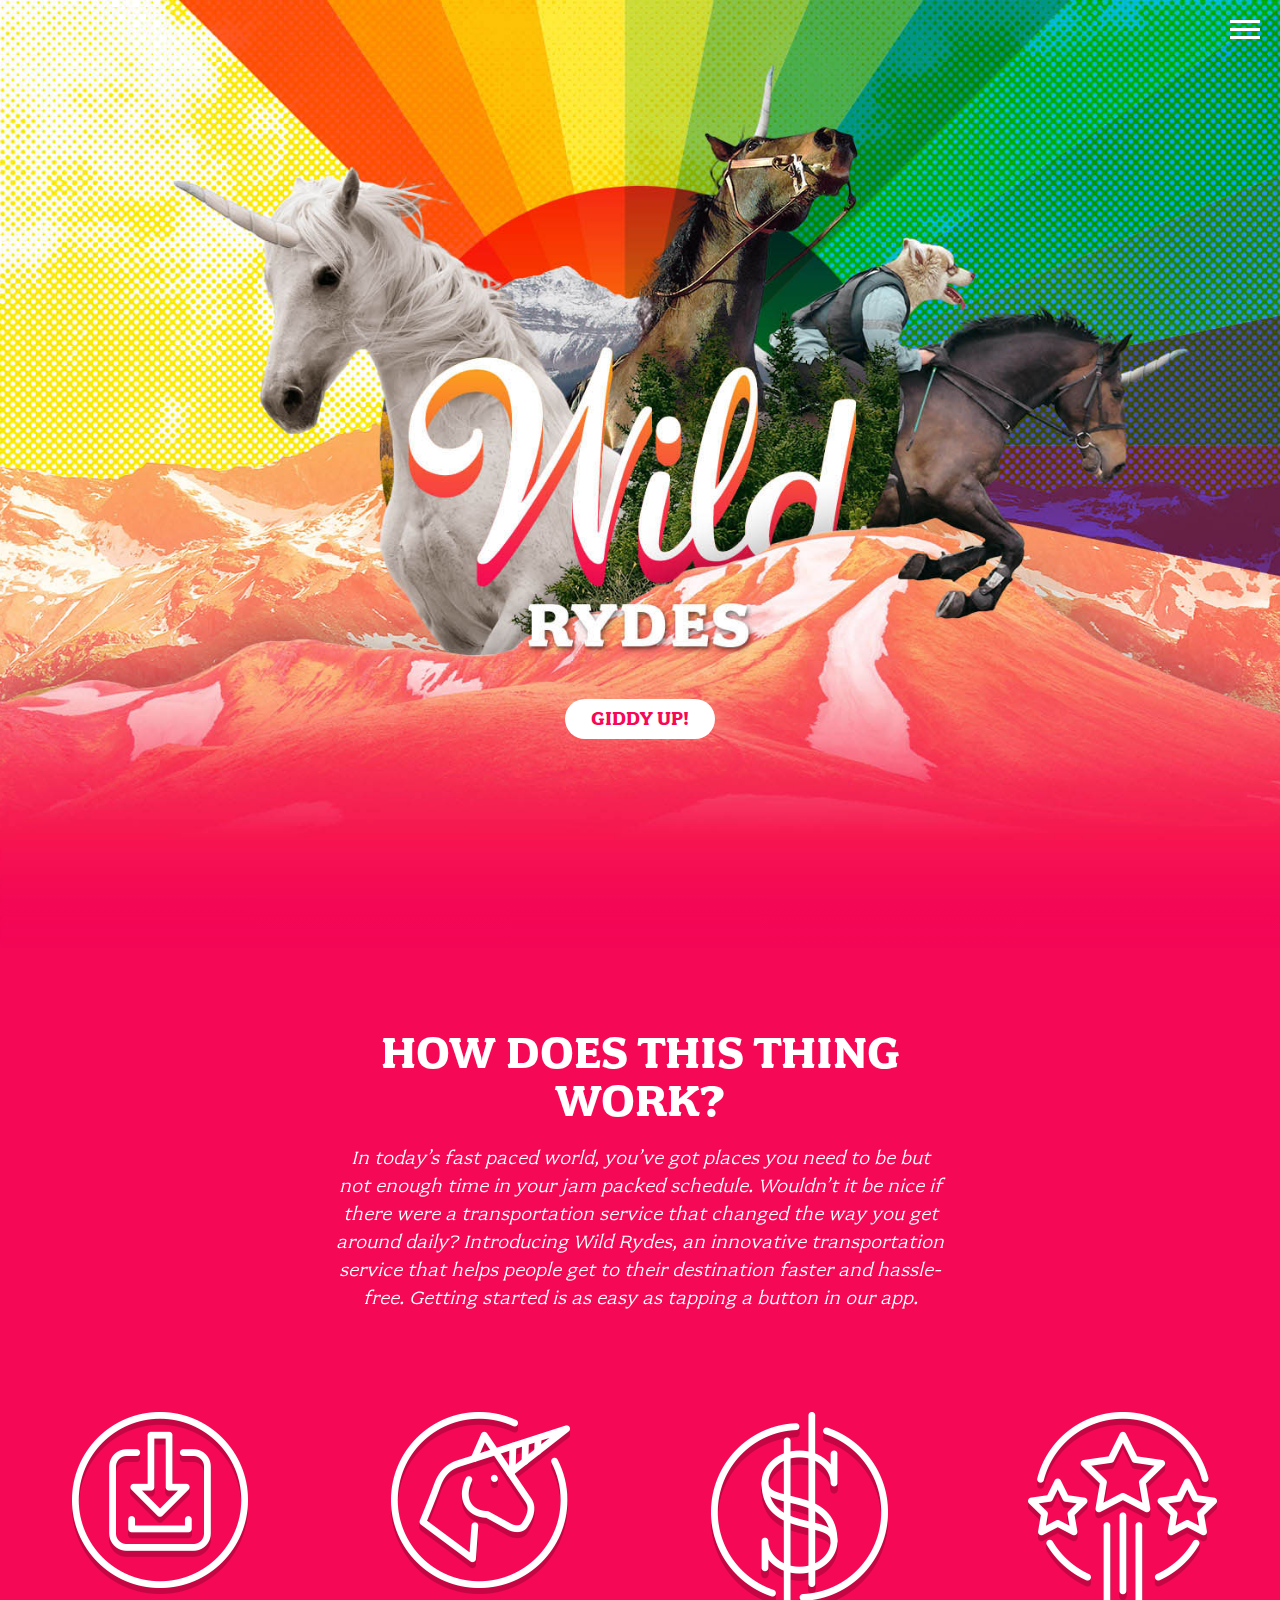
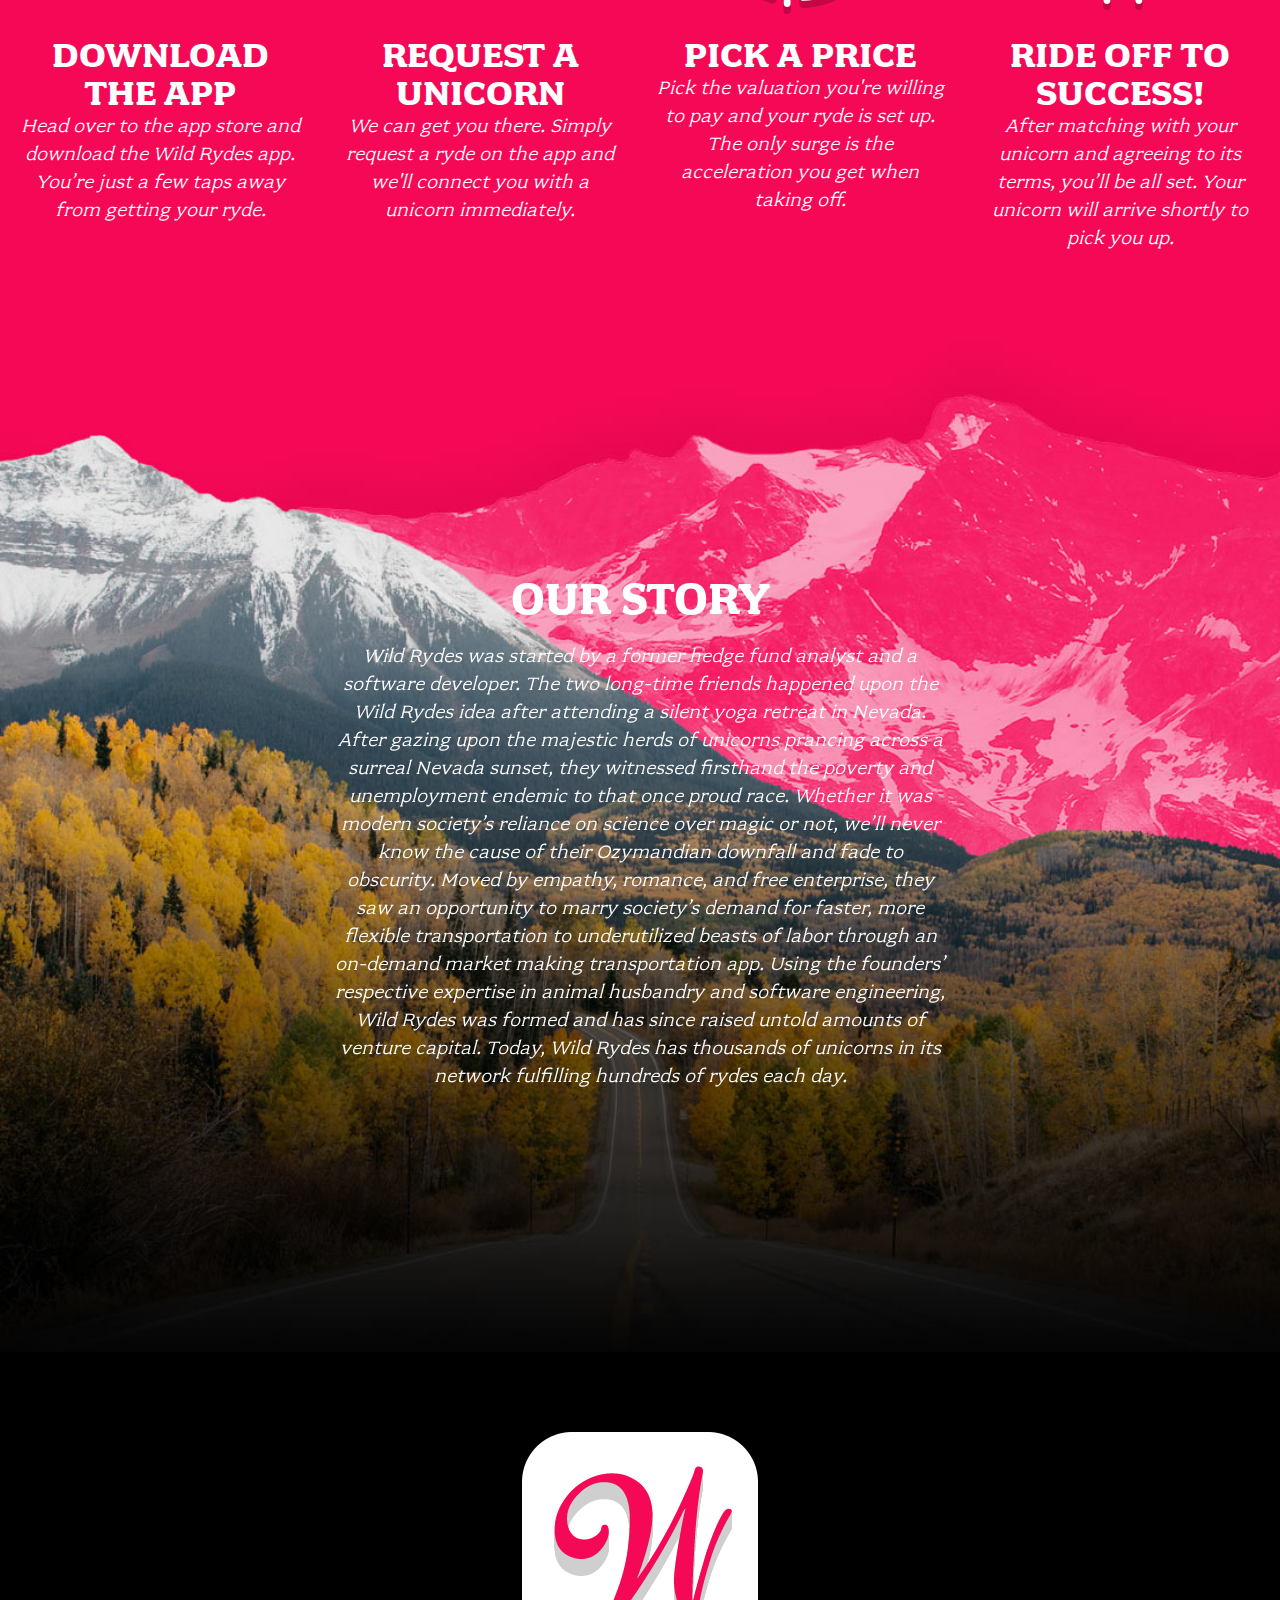
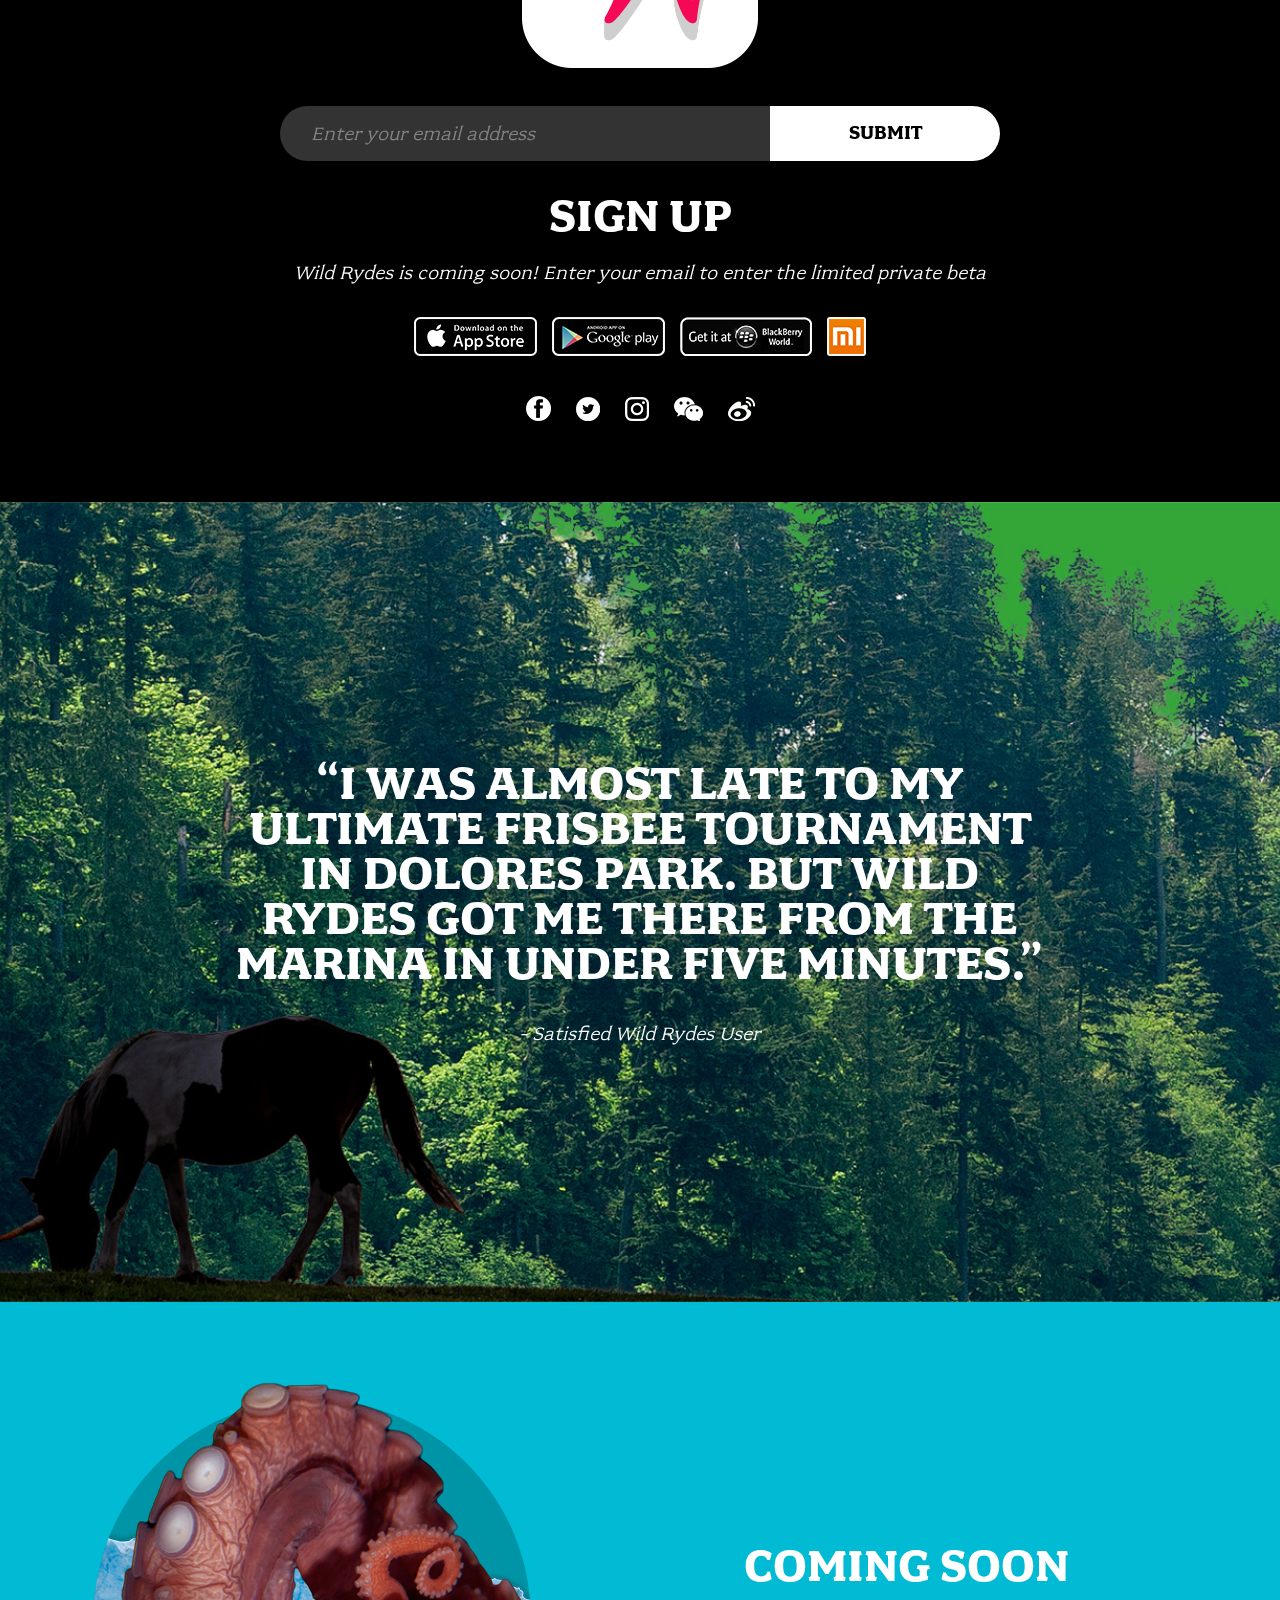
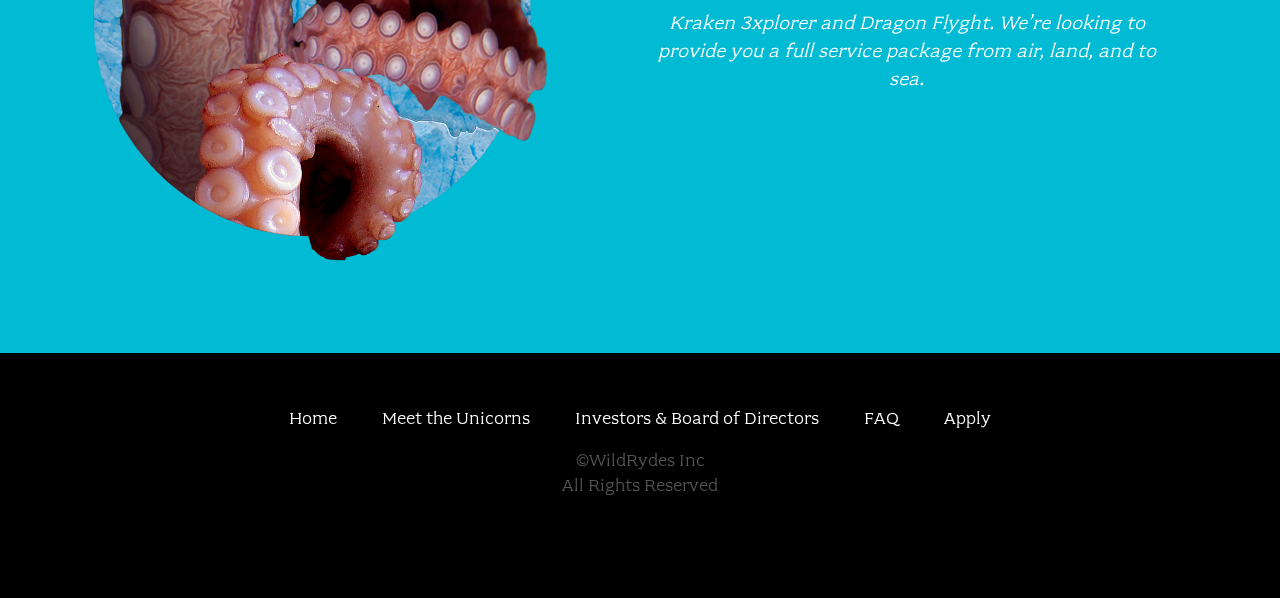
==== commit 159a36d1: "Update index.html" ====
--- a/index.html
+++ b/index.html
@@ -30,7 +30,7 @@
 
   <section class="home-about">
     <div class="row column large-9 xlarge-6 xxlarge-4">
-      <h2 class="section-title">How Does This Work?</h2>
+      <h2 class="section-title">How Does This THING Work?</h2>
       <p class="content">
         In today’s fast paced world, you’ve got places you need to be but not enough time in your jam packed schedule. Wouldn’t it be nice if there were a transportation service that changed the way you get around daily? Introducing Wild Rydes, an innovative transportation service that helps people get to their destination faster and hassle-free. Getting started is as easy as tapping a button in our app.
       </p>
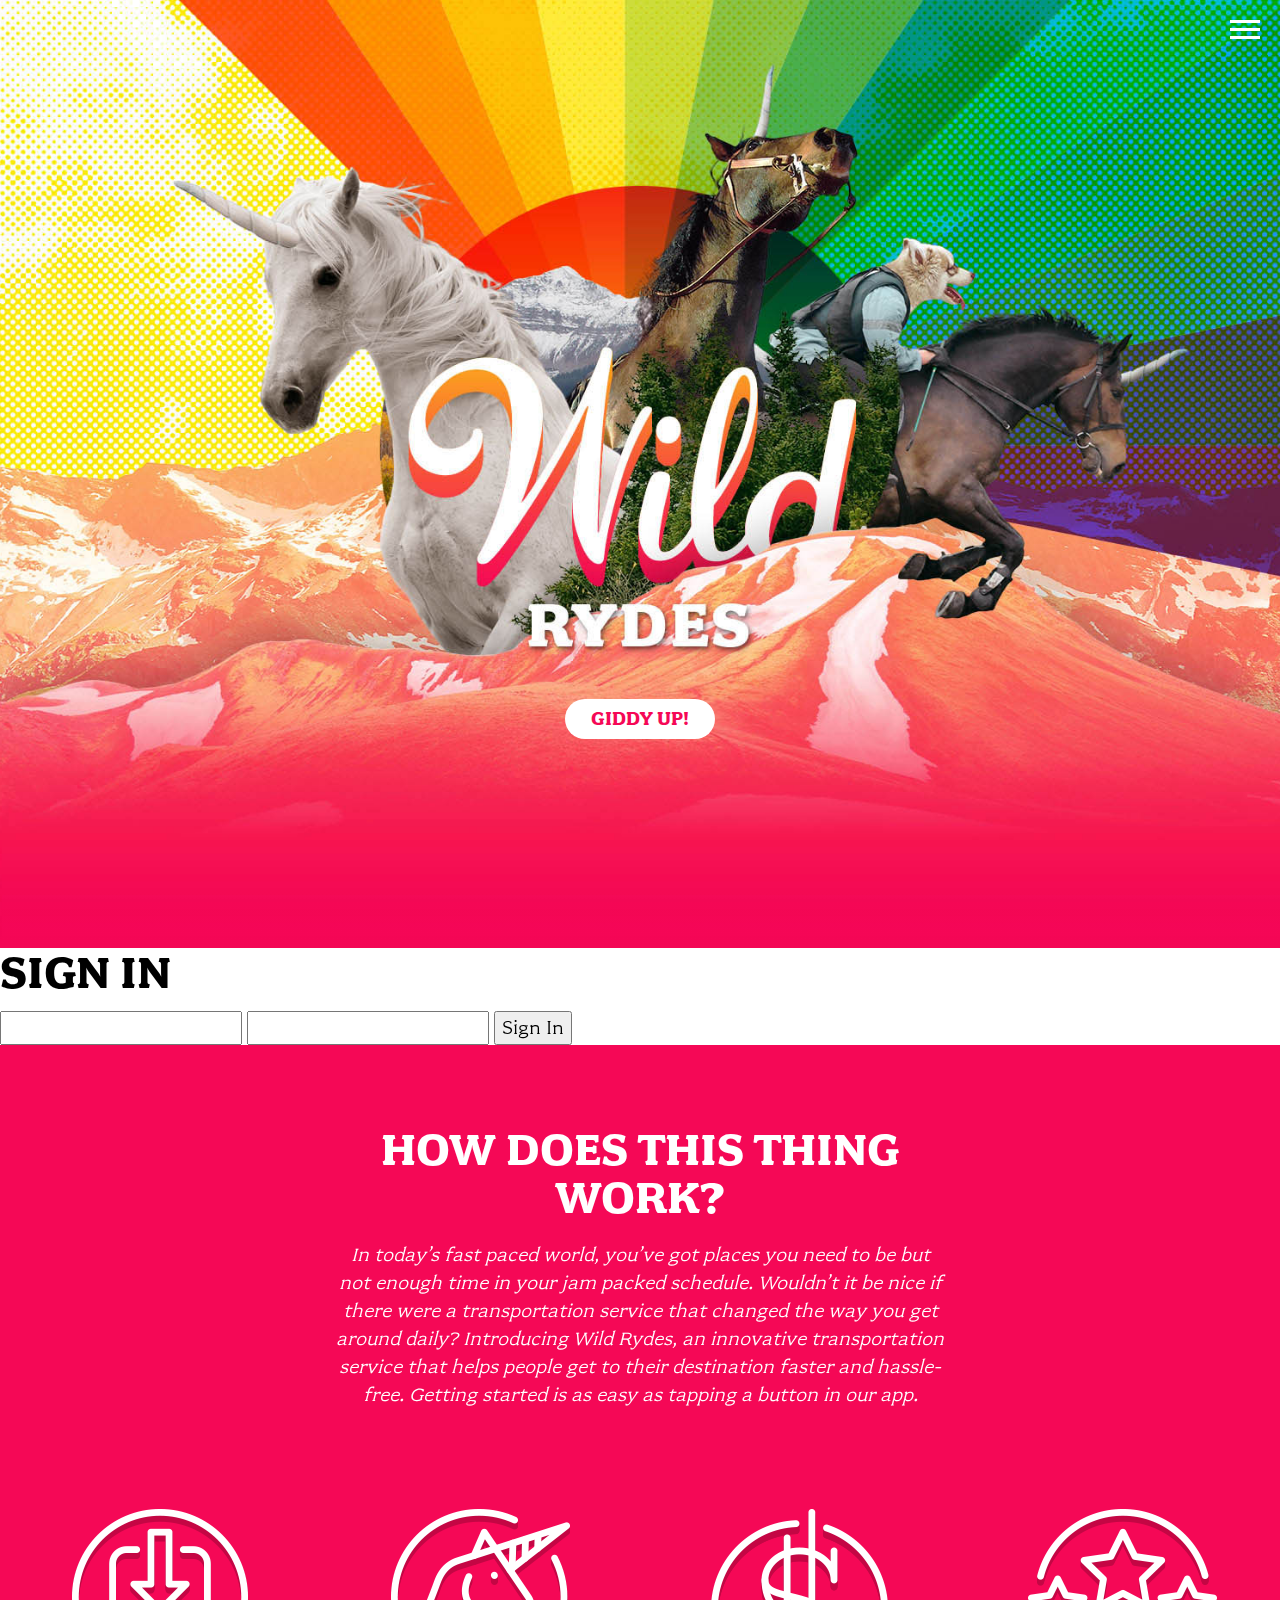
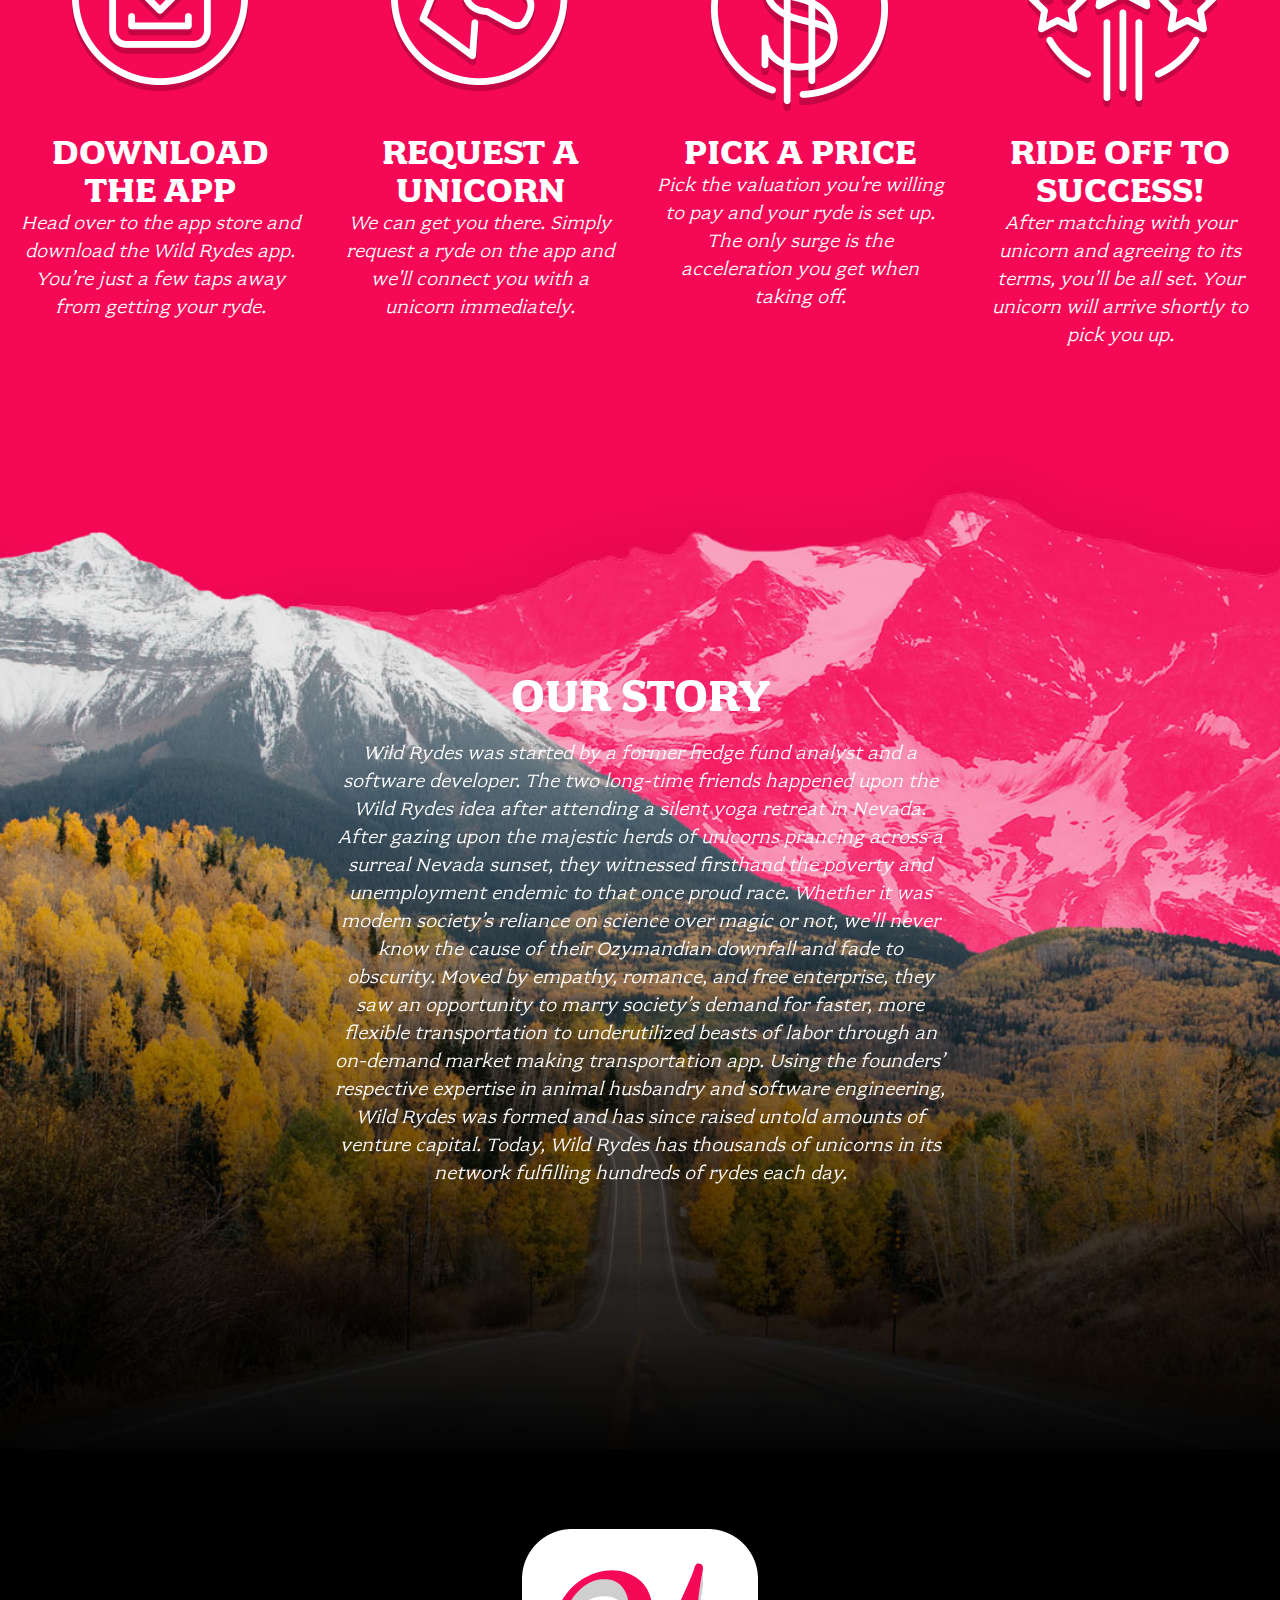
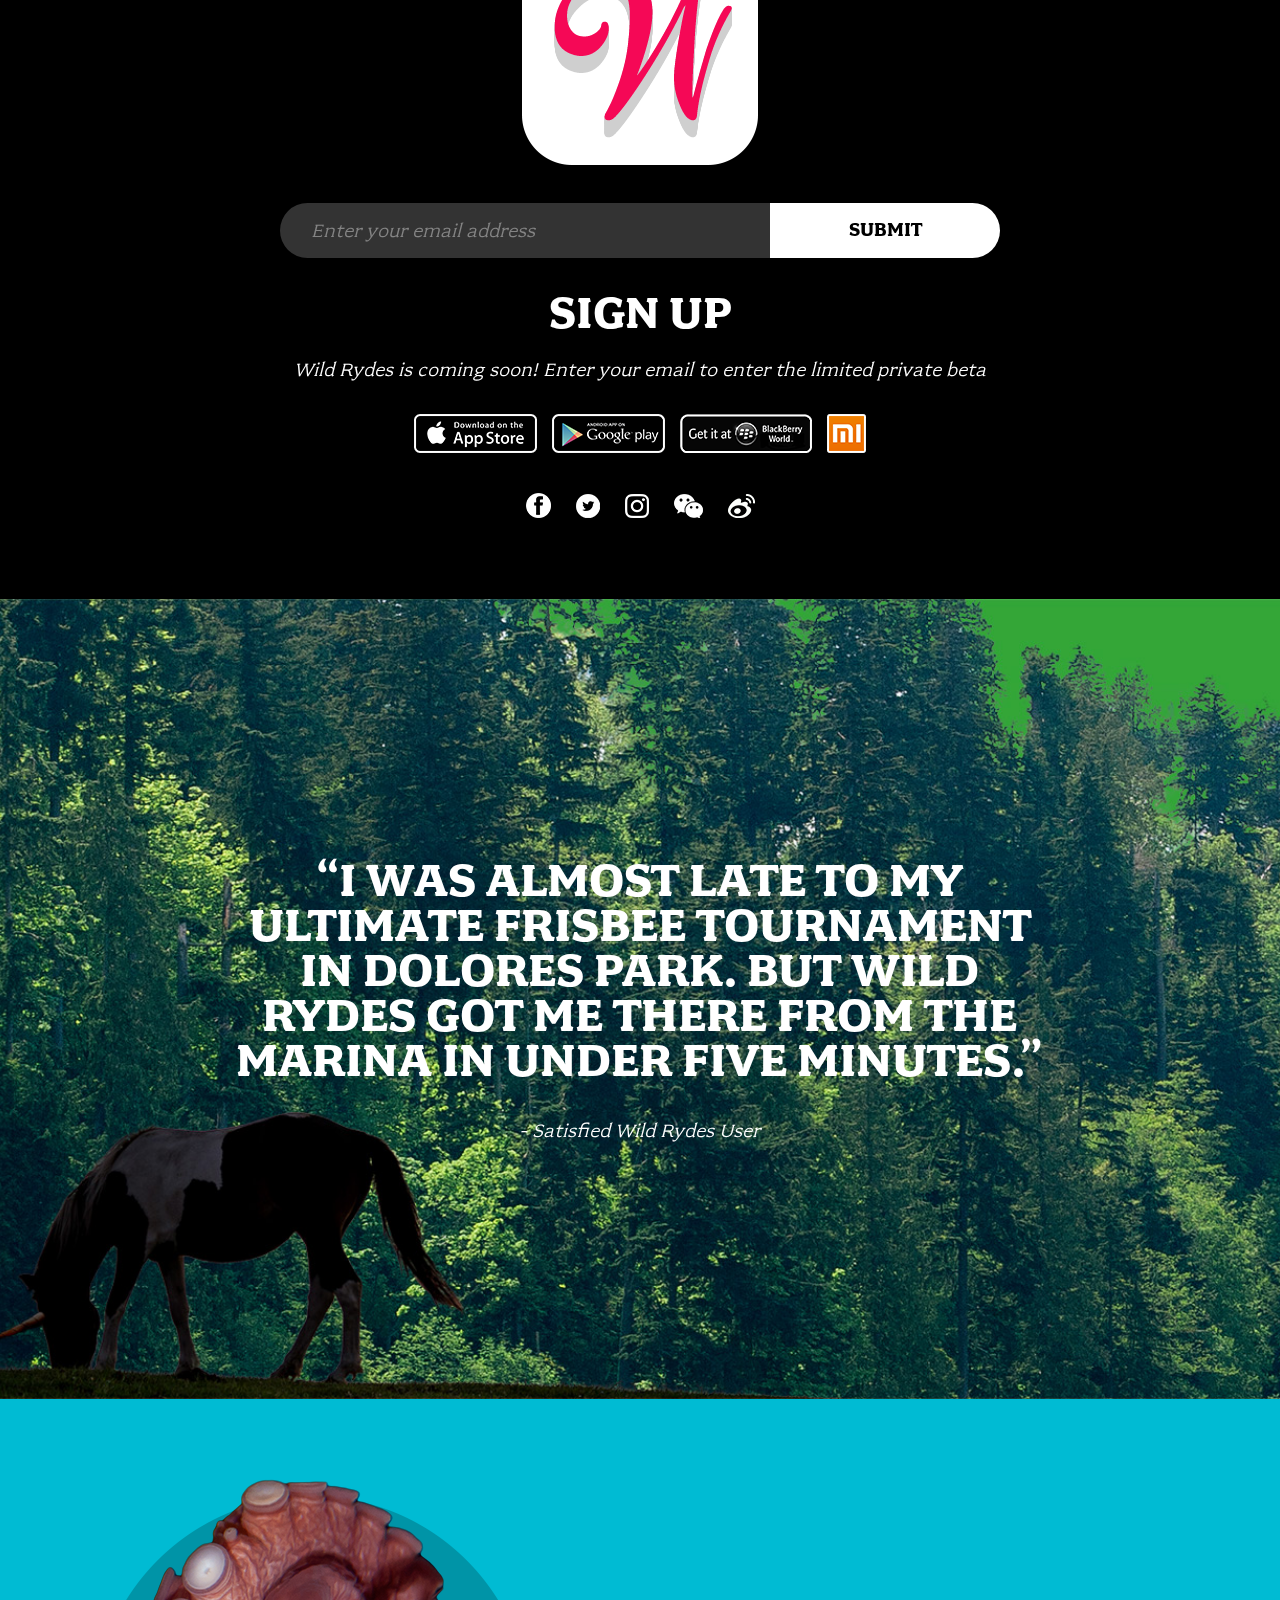
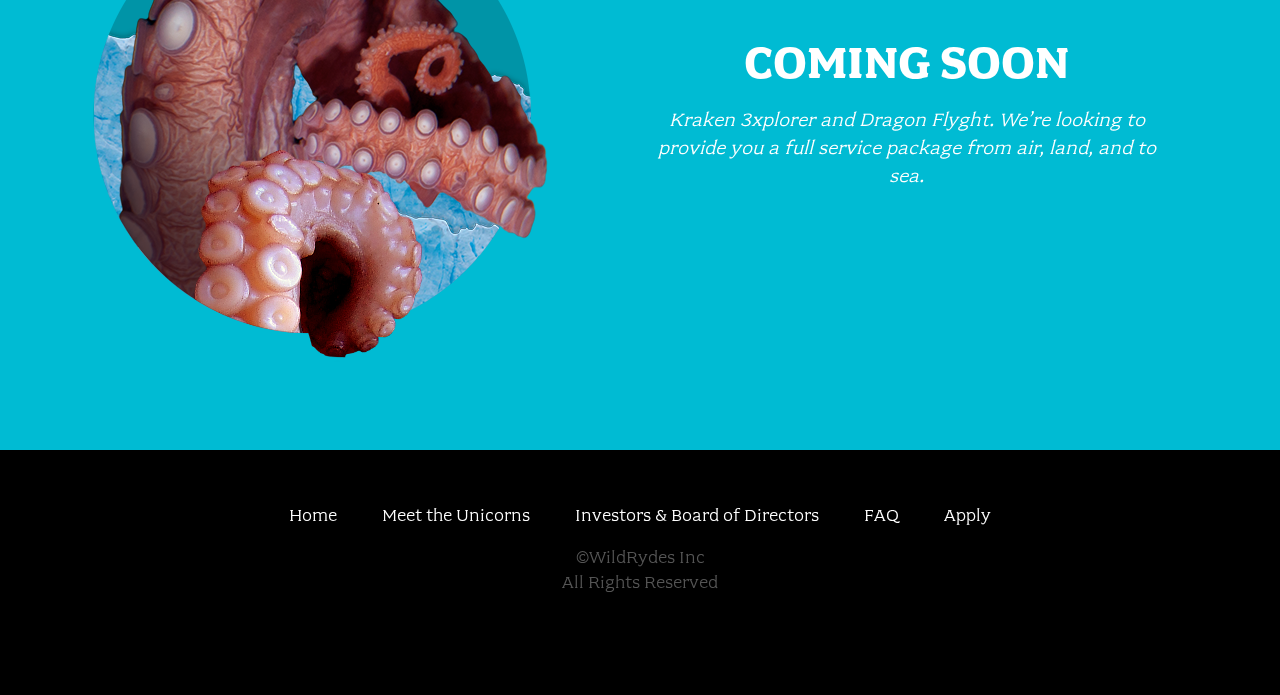
==== commit 06db1946: "Update index.html" ====
--- a/index.html
+++ b/index.html
@@ -27,7 +27,16 @@
     <button type="button" class="btn-menu"><span>Menu</span></button>
     <a class="home-button" href="/register.html">Giddy Up!</a>
   </header>
-
+  
+<section class="form-wrap">
+    <h1>Sign In</h1>
+    <form id="signInForm">
+        <input type="email" id="emailInputSignin" placeholder="Email" required>
+        <input type="password" id="passwordInputSignin" placeholder="Password" required>
+        <input type="submit" value="Sign In">
+    </form>
+</section>
+  
   <section class="home-about">
     <div class="row column large-9 xlarge-6 xxlarge-4">
       <h2 class="section-title">How Does This THING Work?</h2>
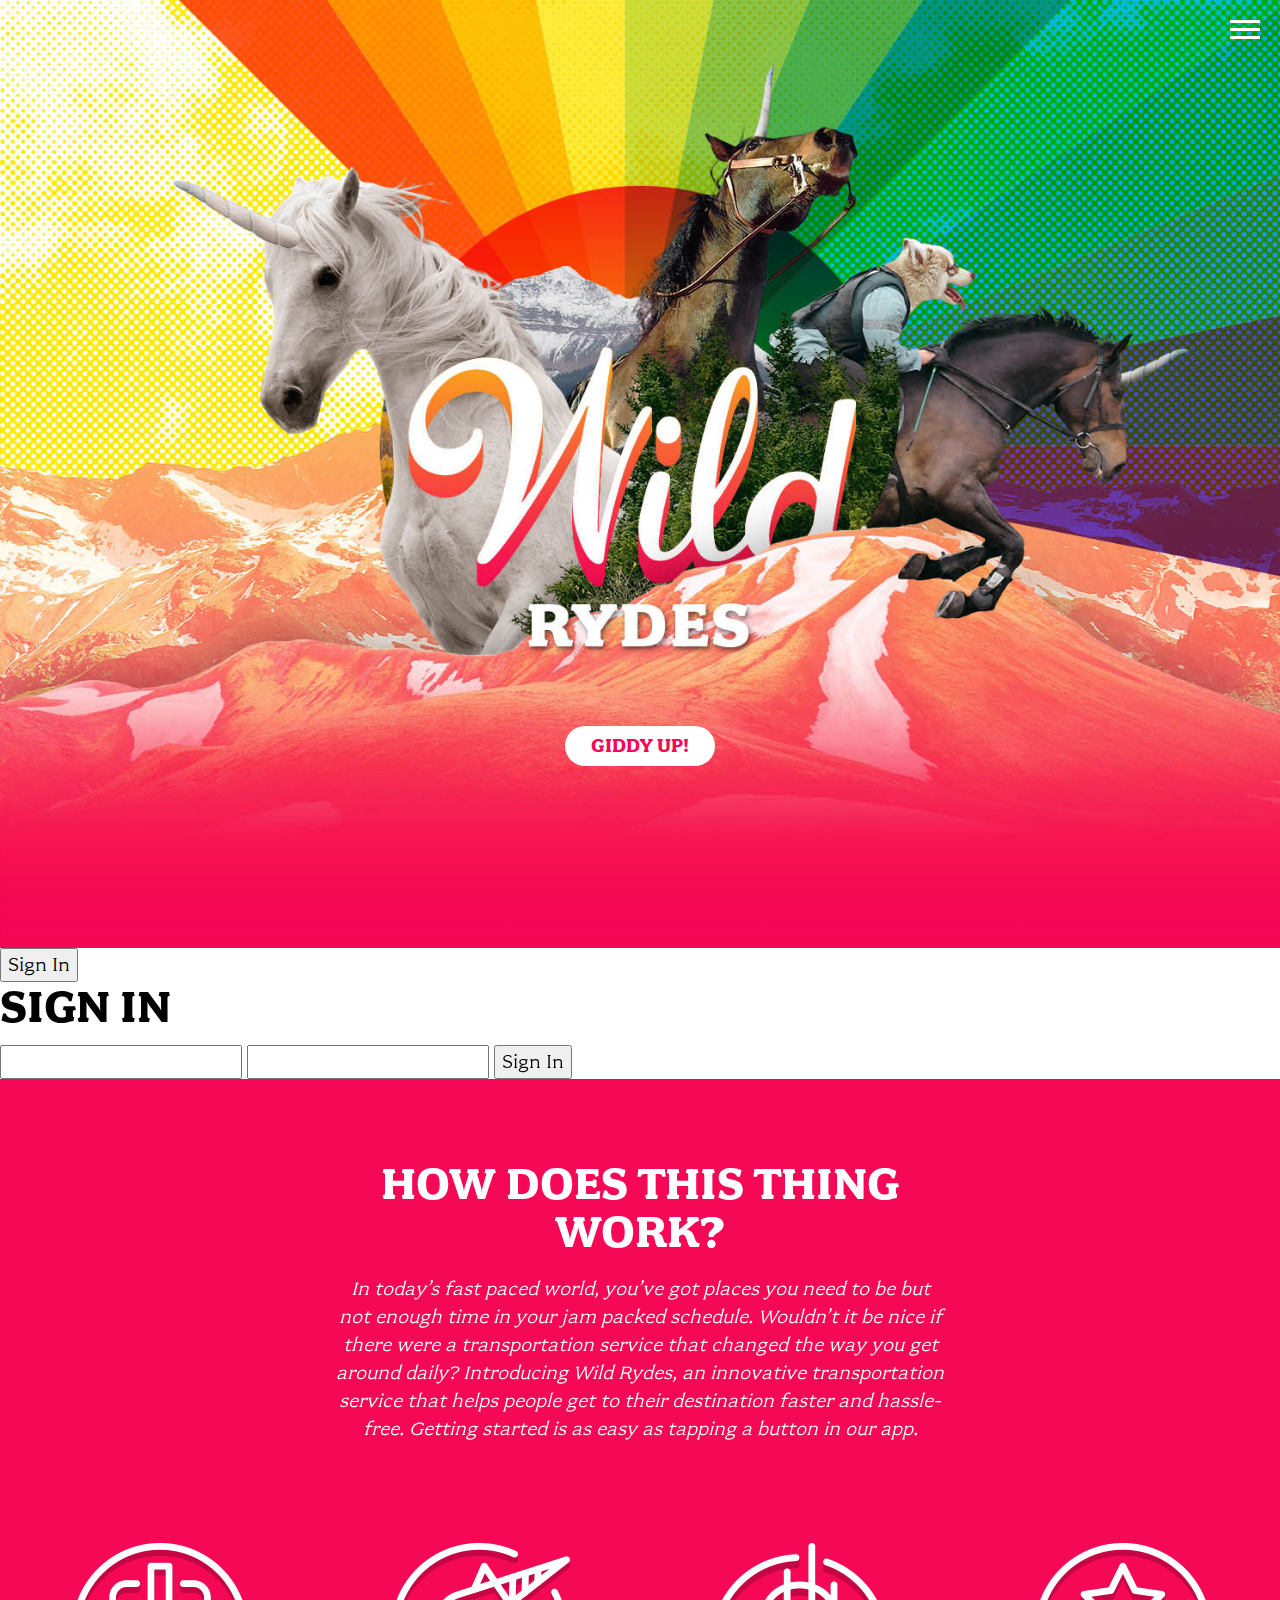
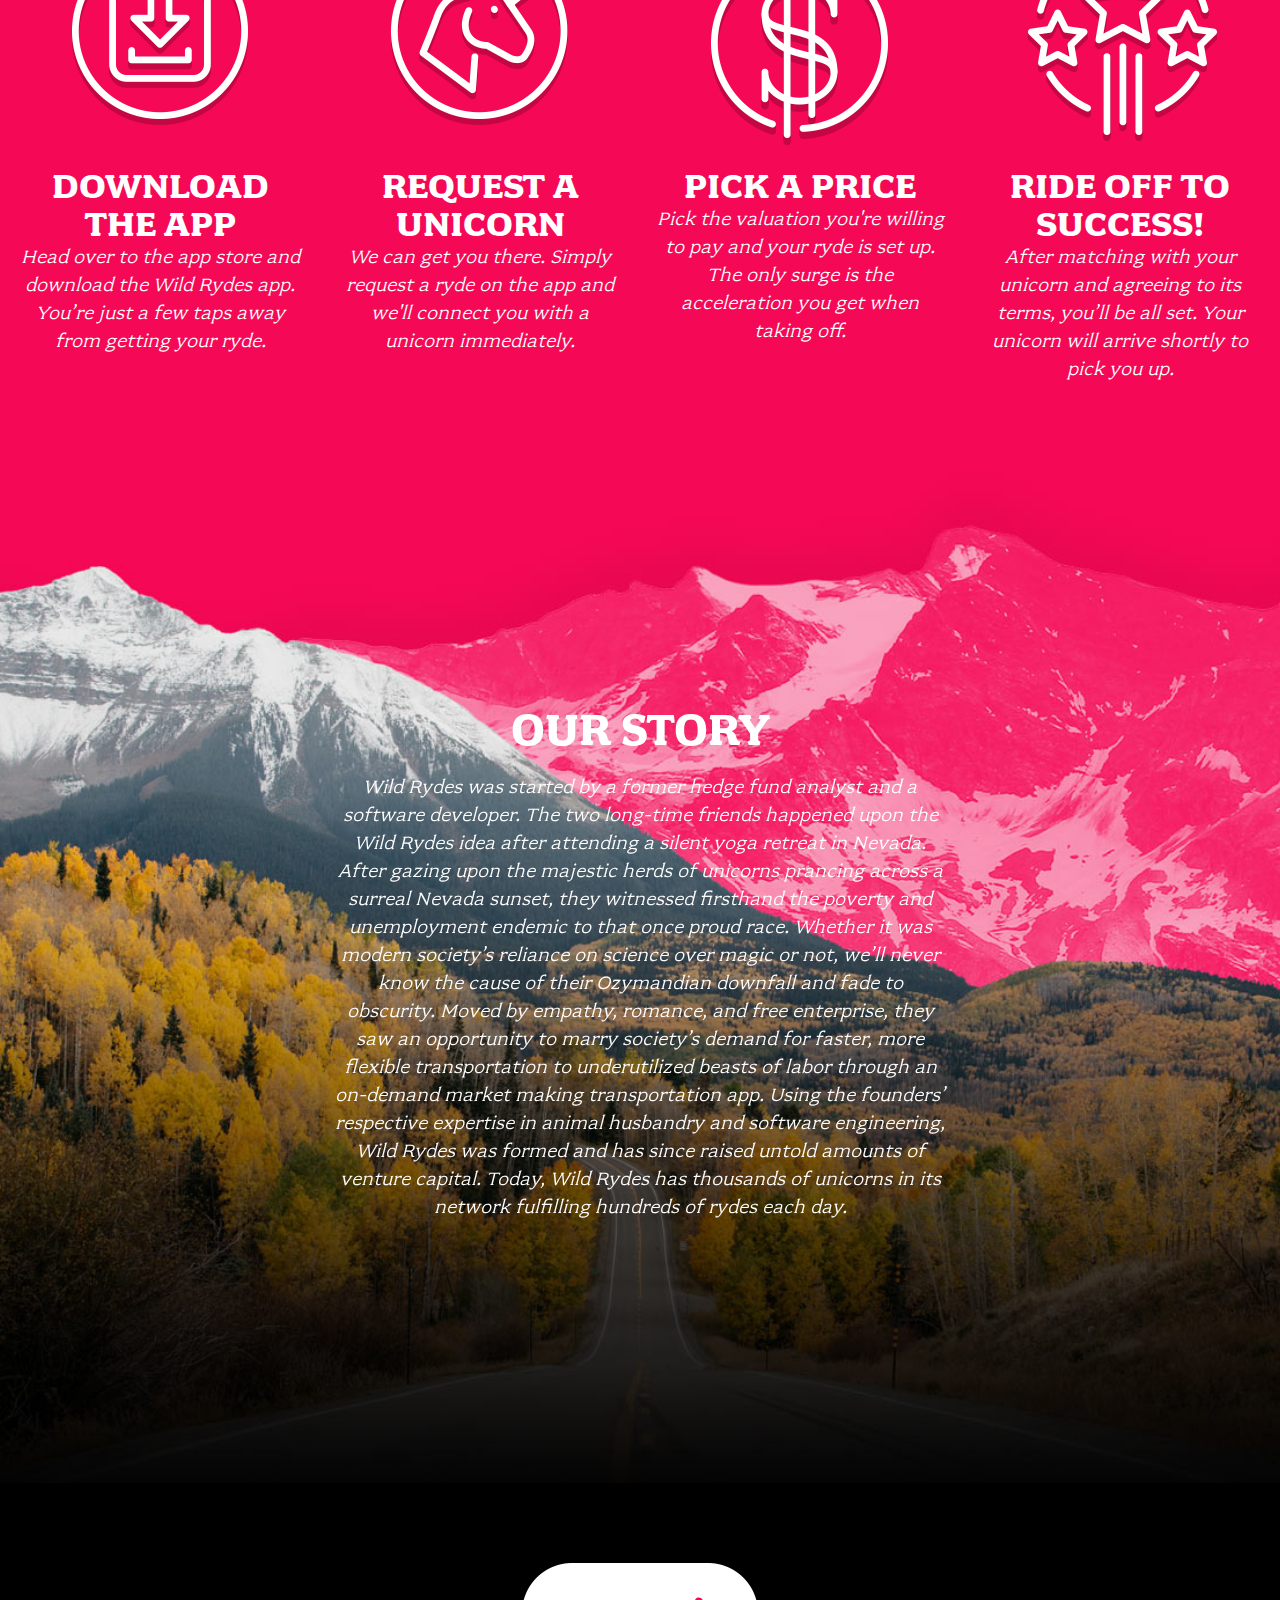
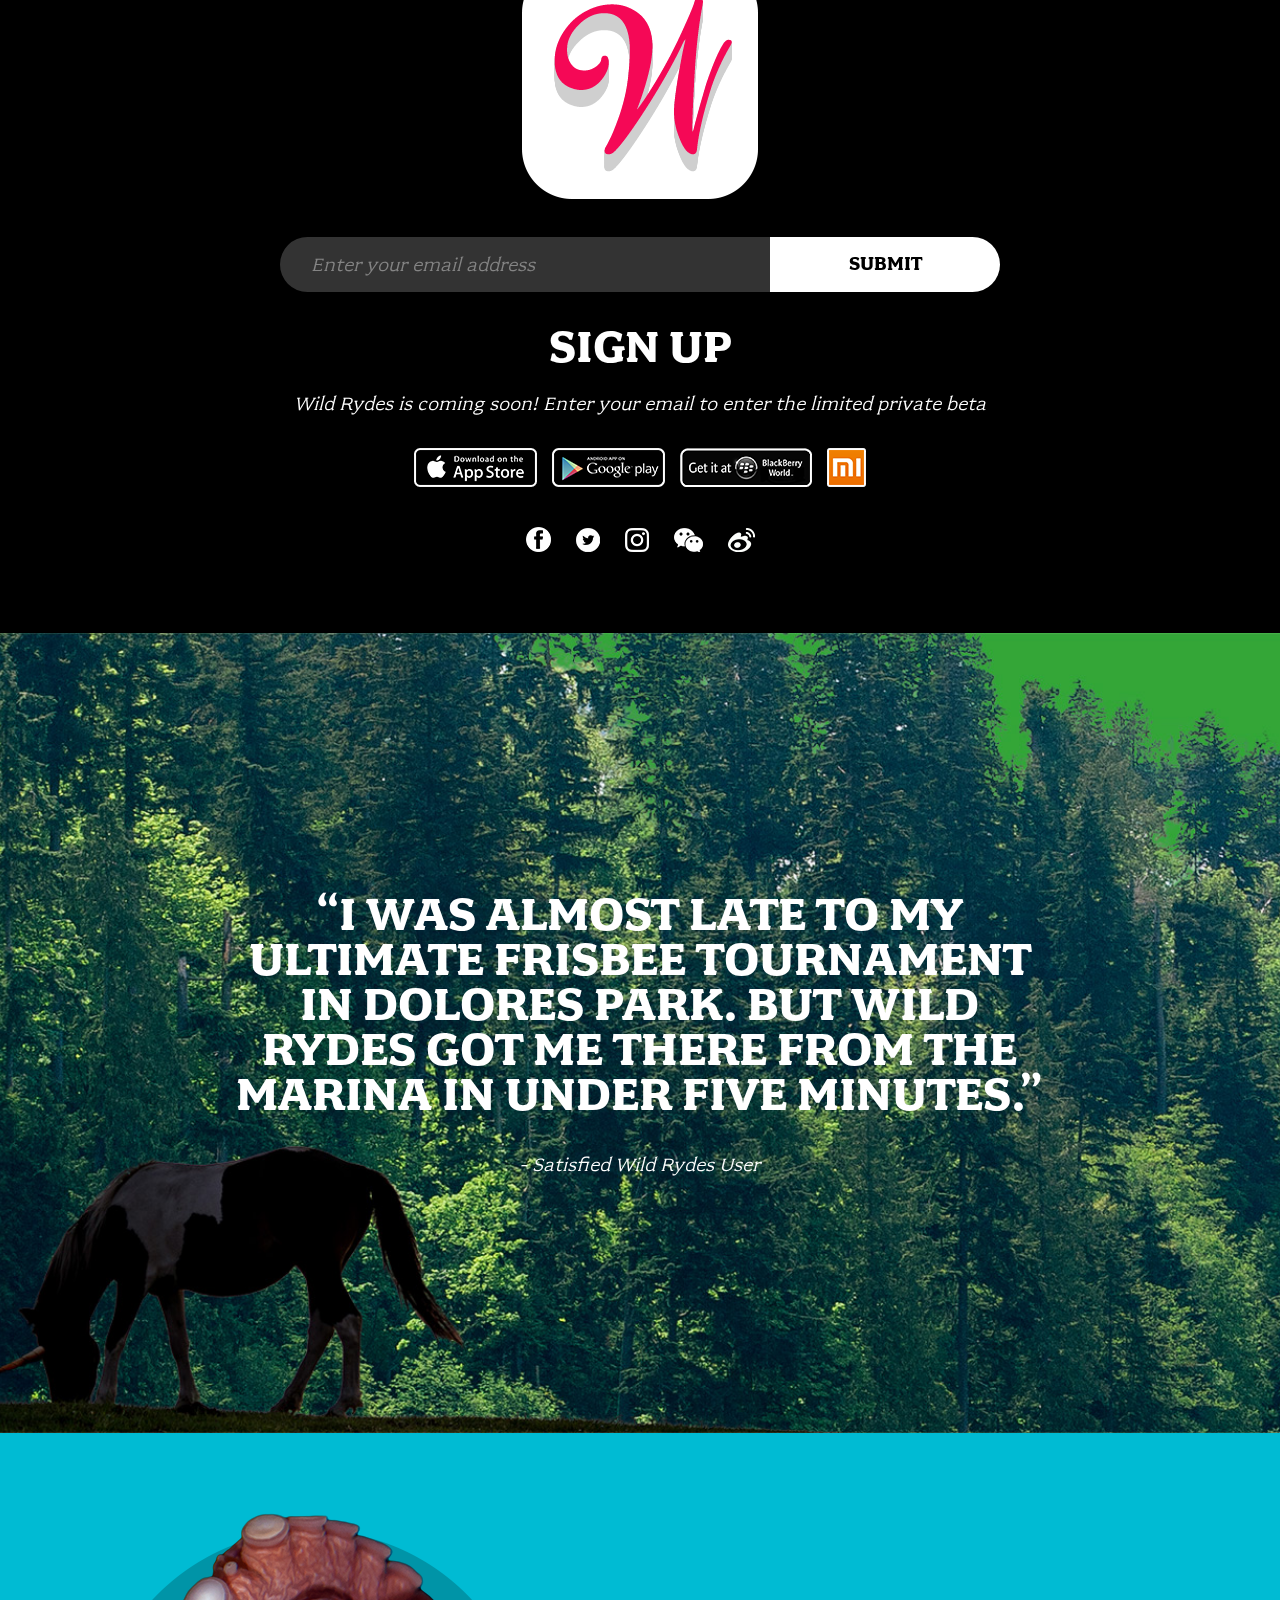
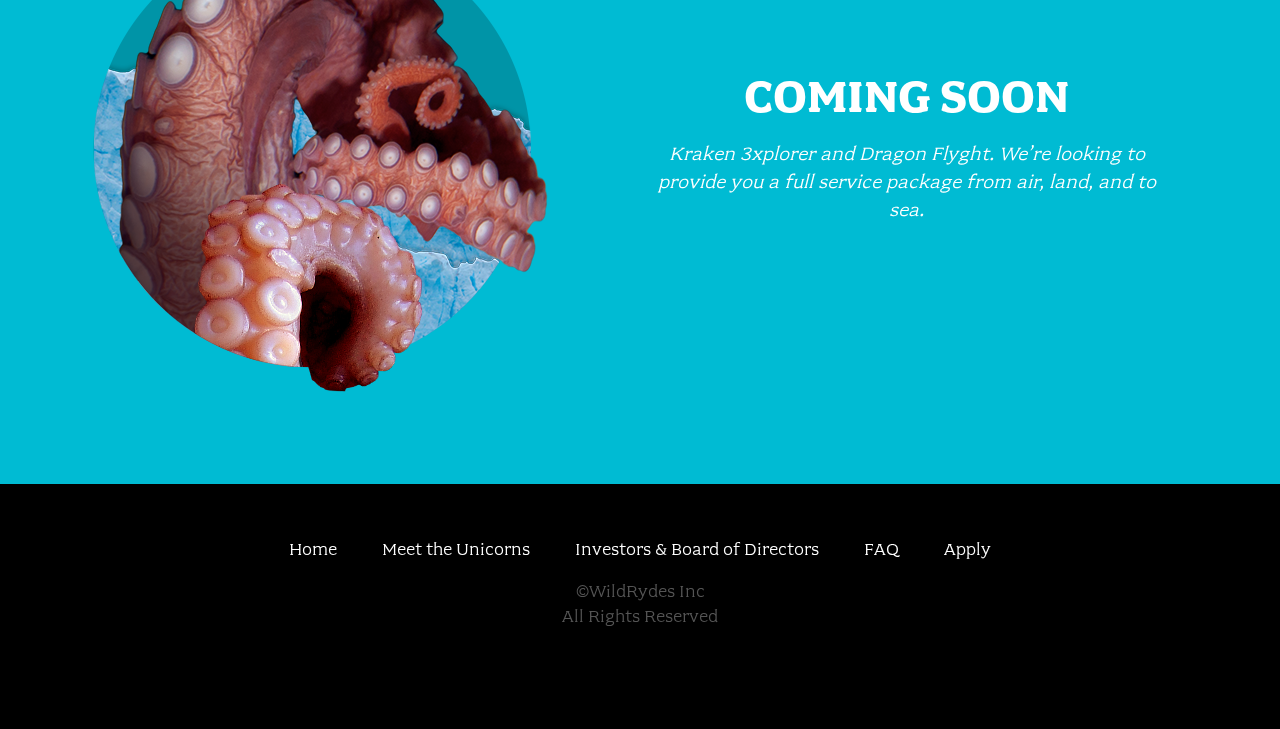
==== commit e769aab6: "Update index.html" ====
--- a/index.html
+++ b/index.html
@@ -26,9 +26,13 @@
     </nav>
     <button type="button" class="btn-menu"><span>Menu</span></button>
     <a class="home-button" href="/register.html">Giddy Up!</a>
+        <nav>
+        <button id="signInButton" onclick="window.location.href='signin.html'">Sign In</button>
+    </nav>
   </header>
+
   
-<section class="form-wrap">
+  <section class="form-wrap">
     <h1>Sign In</h1>
     <form id="signInForm">
         <input type="email" id="emailInputSignin" placeholder="Email" required>
@@ -36,6 +40,7 @@
         <input type="submit" value="Sign In">
     </form>
 </section>
+
   
   <section class="home-about">
     <div class="row column large-9 xlarge-6 xxlarge-4">
@@ -165,5 +170,7 @@
   <script src="js/vendor.js"></script>
 
   <script src="js/main.js"></script>
+
+  <script src="js/sign-in.js"></script>
 </body>
 </html>
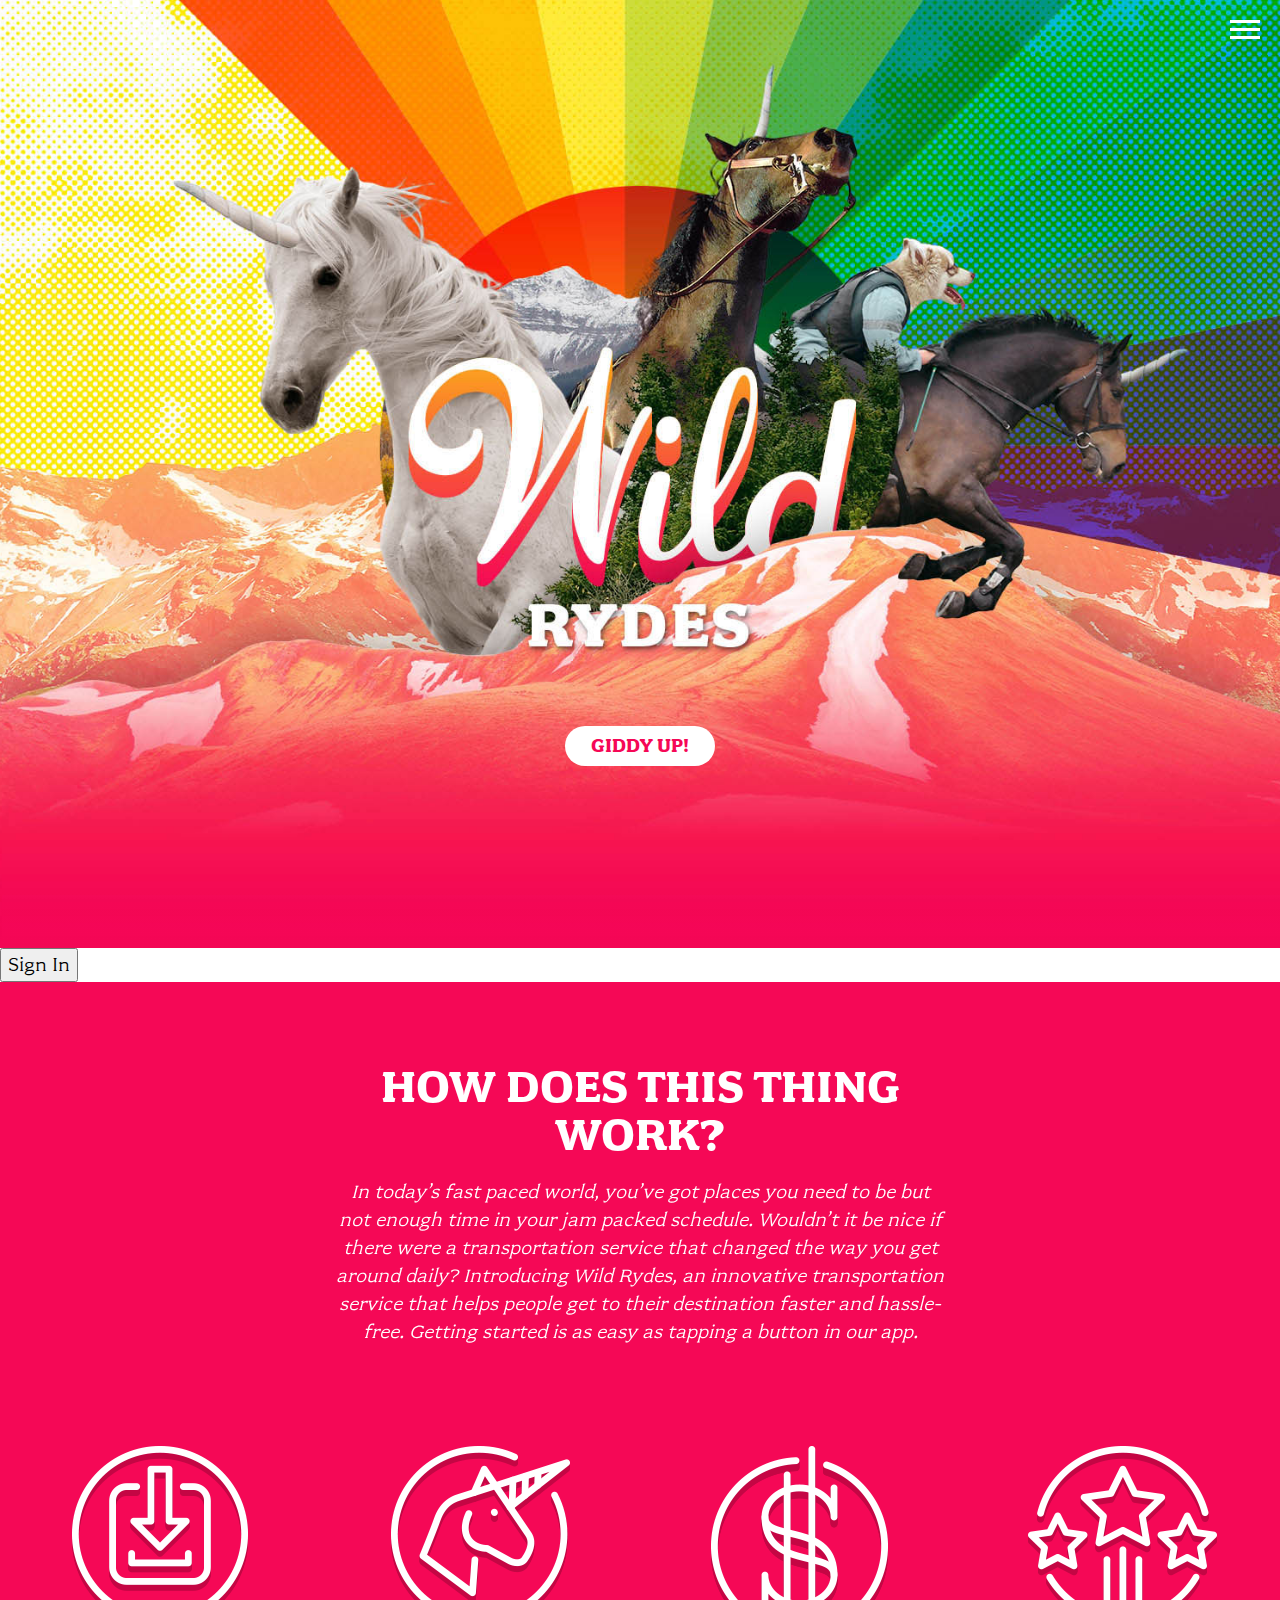
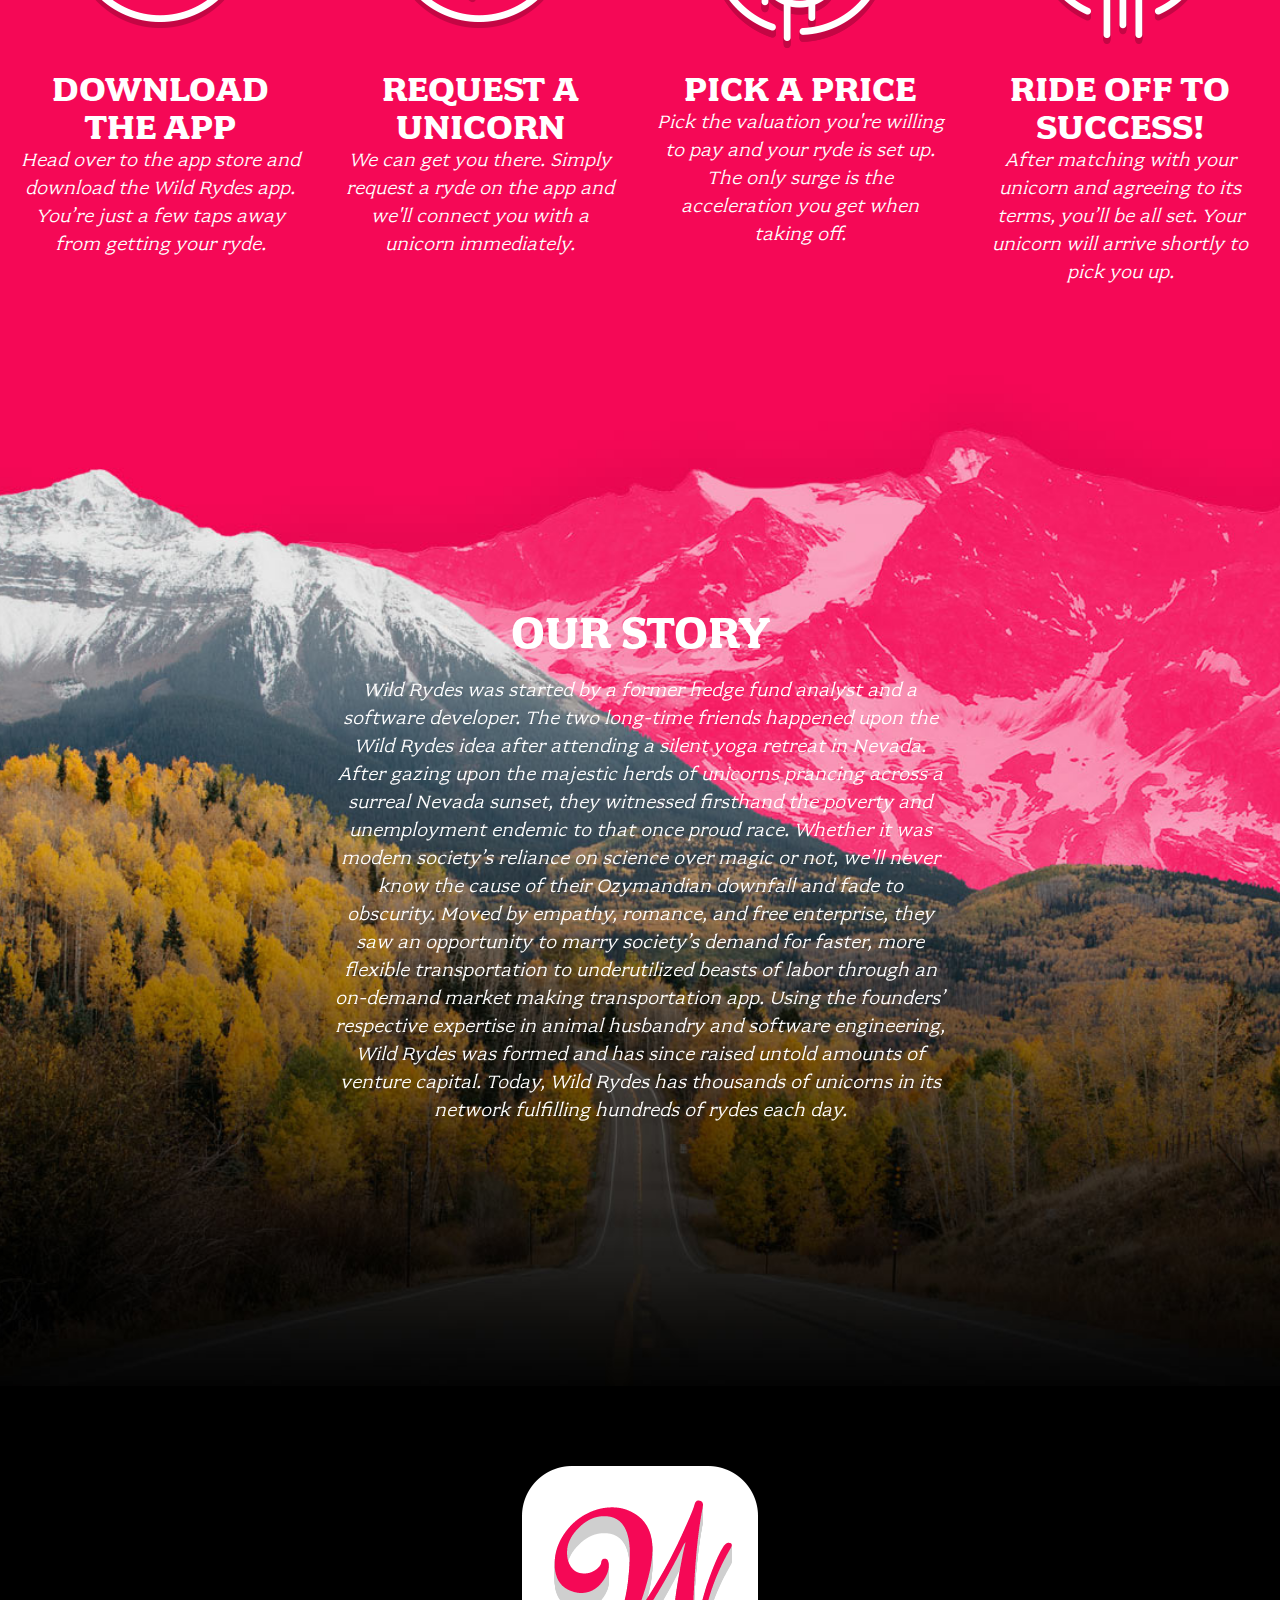
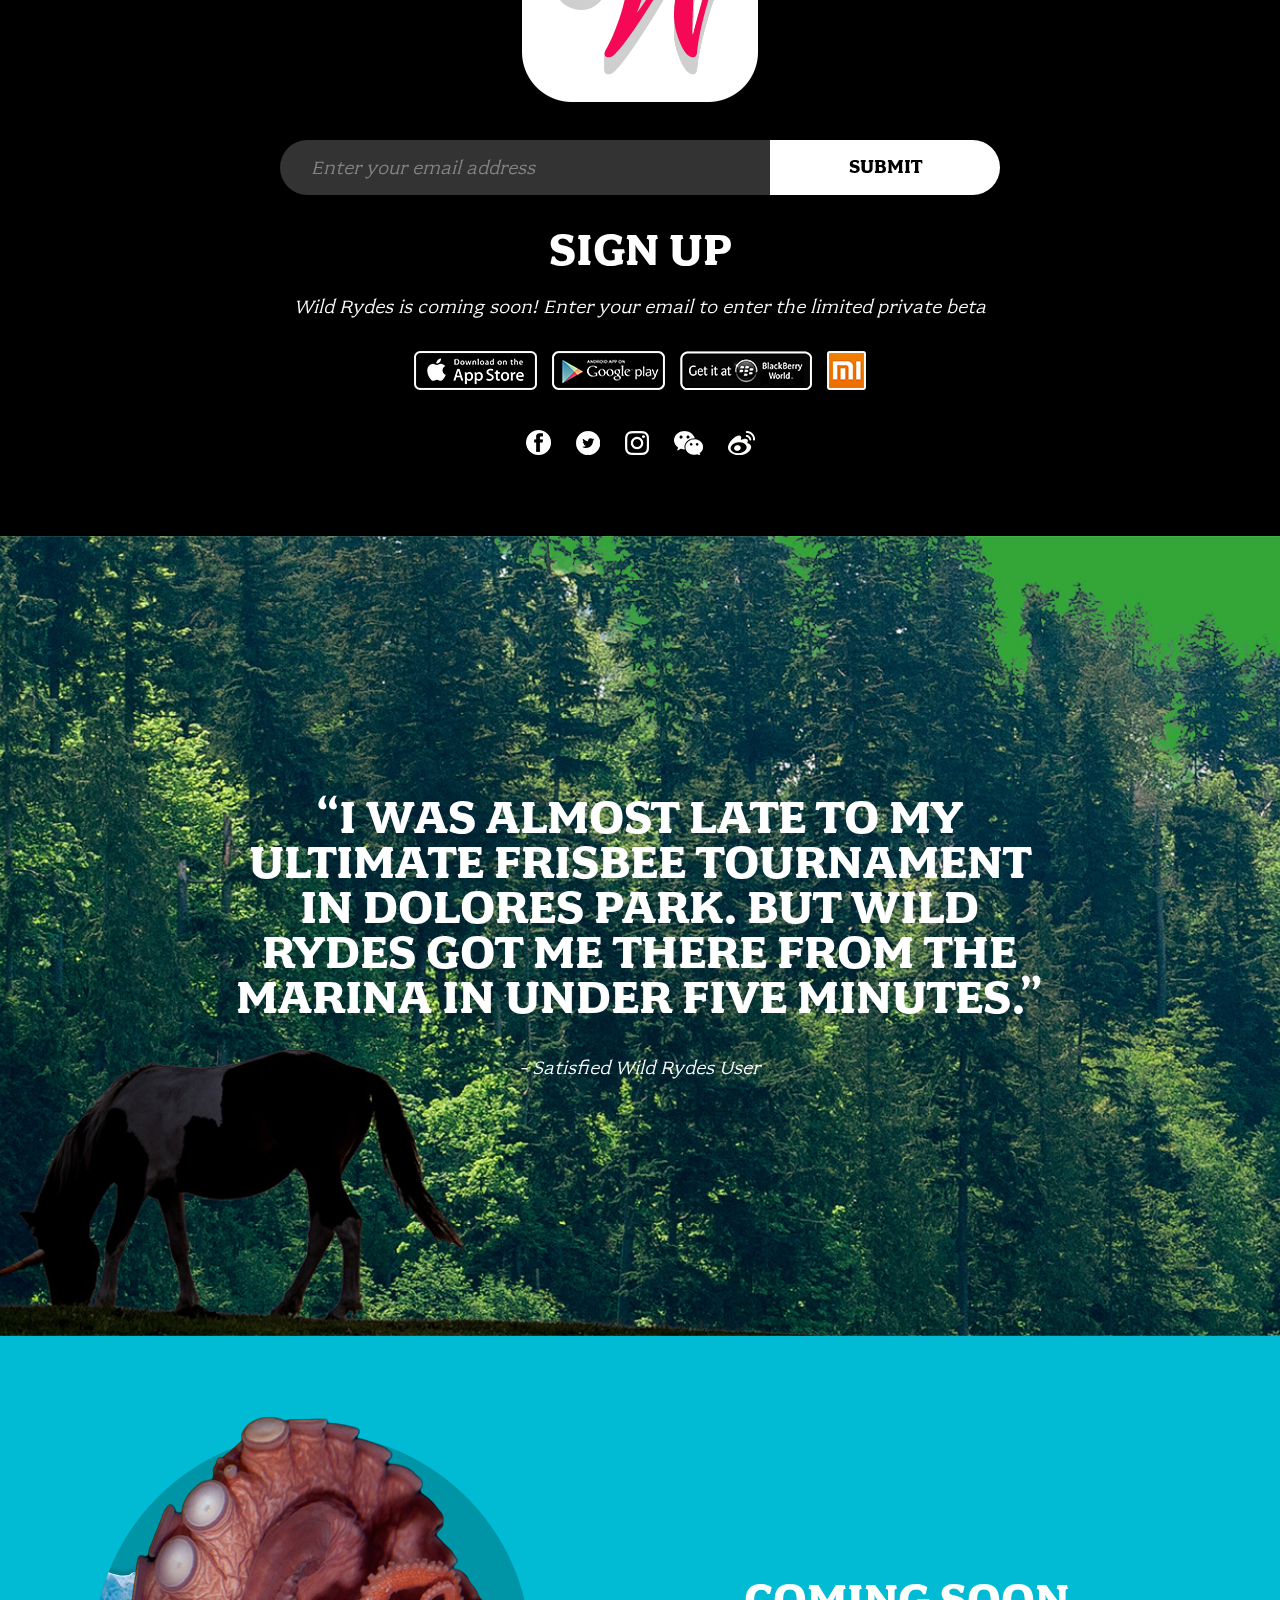
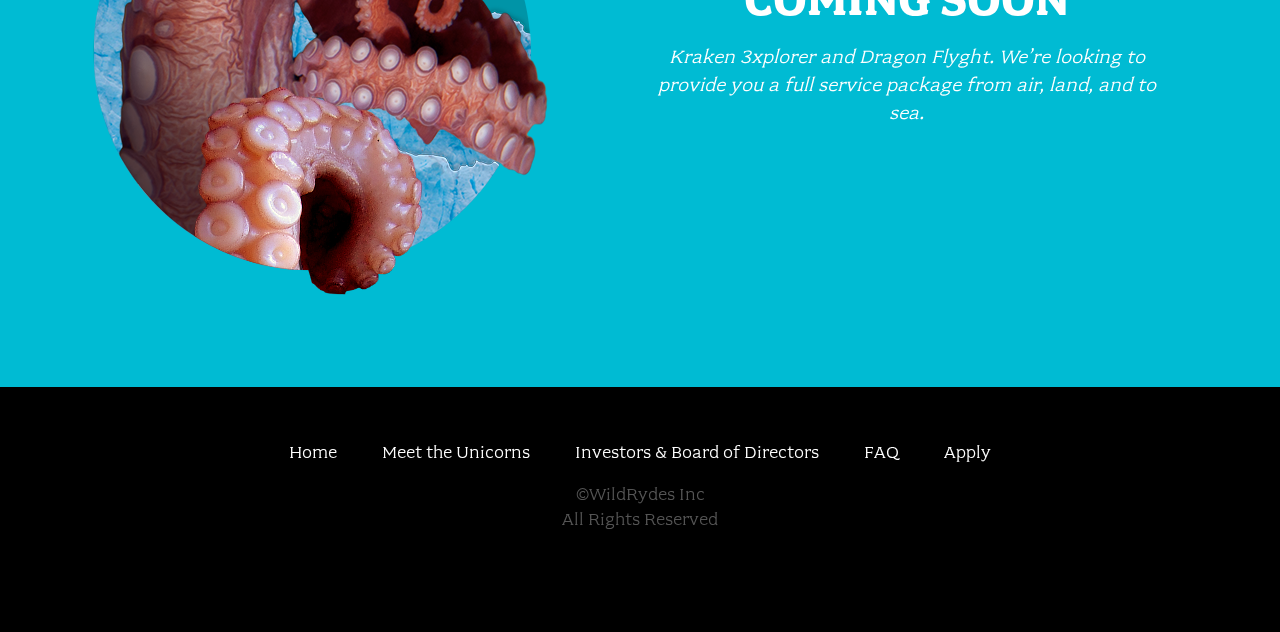
==== commit d322f952: "Update index.html" ====
--- a/index.html
+++ b/index.html
@@ -23,25 +23,17 @@
         <li><a href="faq.html">FAQ</a></li>
         <li><a href="apply.html">Apply</a></li>
       </ul>
+ 
     </nav>
     <button type="button" class="btn-menu"><span>Menu</span></button>
     <a class="home-button" href="/register.html">Giddy Up!</a>
-        <nav>
+ 
         <button id="signInButton" onclick="window.location.href='signin.html'">Sign In</button>
-    </nav>
+
   </header>
 
   
-  <section class="form-wrap">
-    <h1>Sign In</h1>
-    <form id="signInForm">
-        <input type="email" id="emailInputSignin" placeholder="Email" required>
-        <input type="password" id="passwordInputSignin" placeholder="Password" required>
-        <input type="submit" value="Sign In">
-    </form>
-</section>
-
-  
+ 
   <section class="home-about">
     <div class="row column large-9 xlarge-6 xxlarge-4">
       <h2 class="section-title">How Does This THING Work?</h2>
